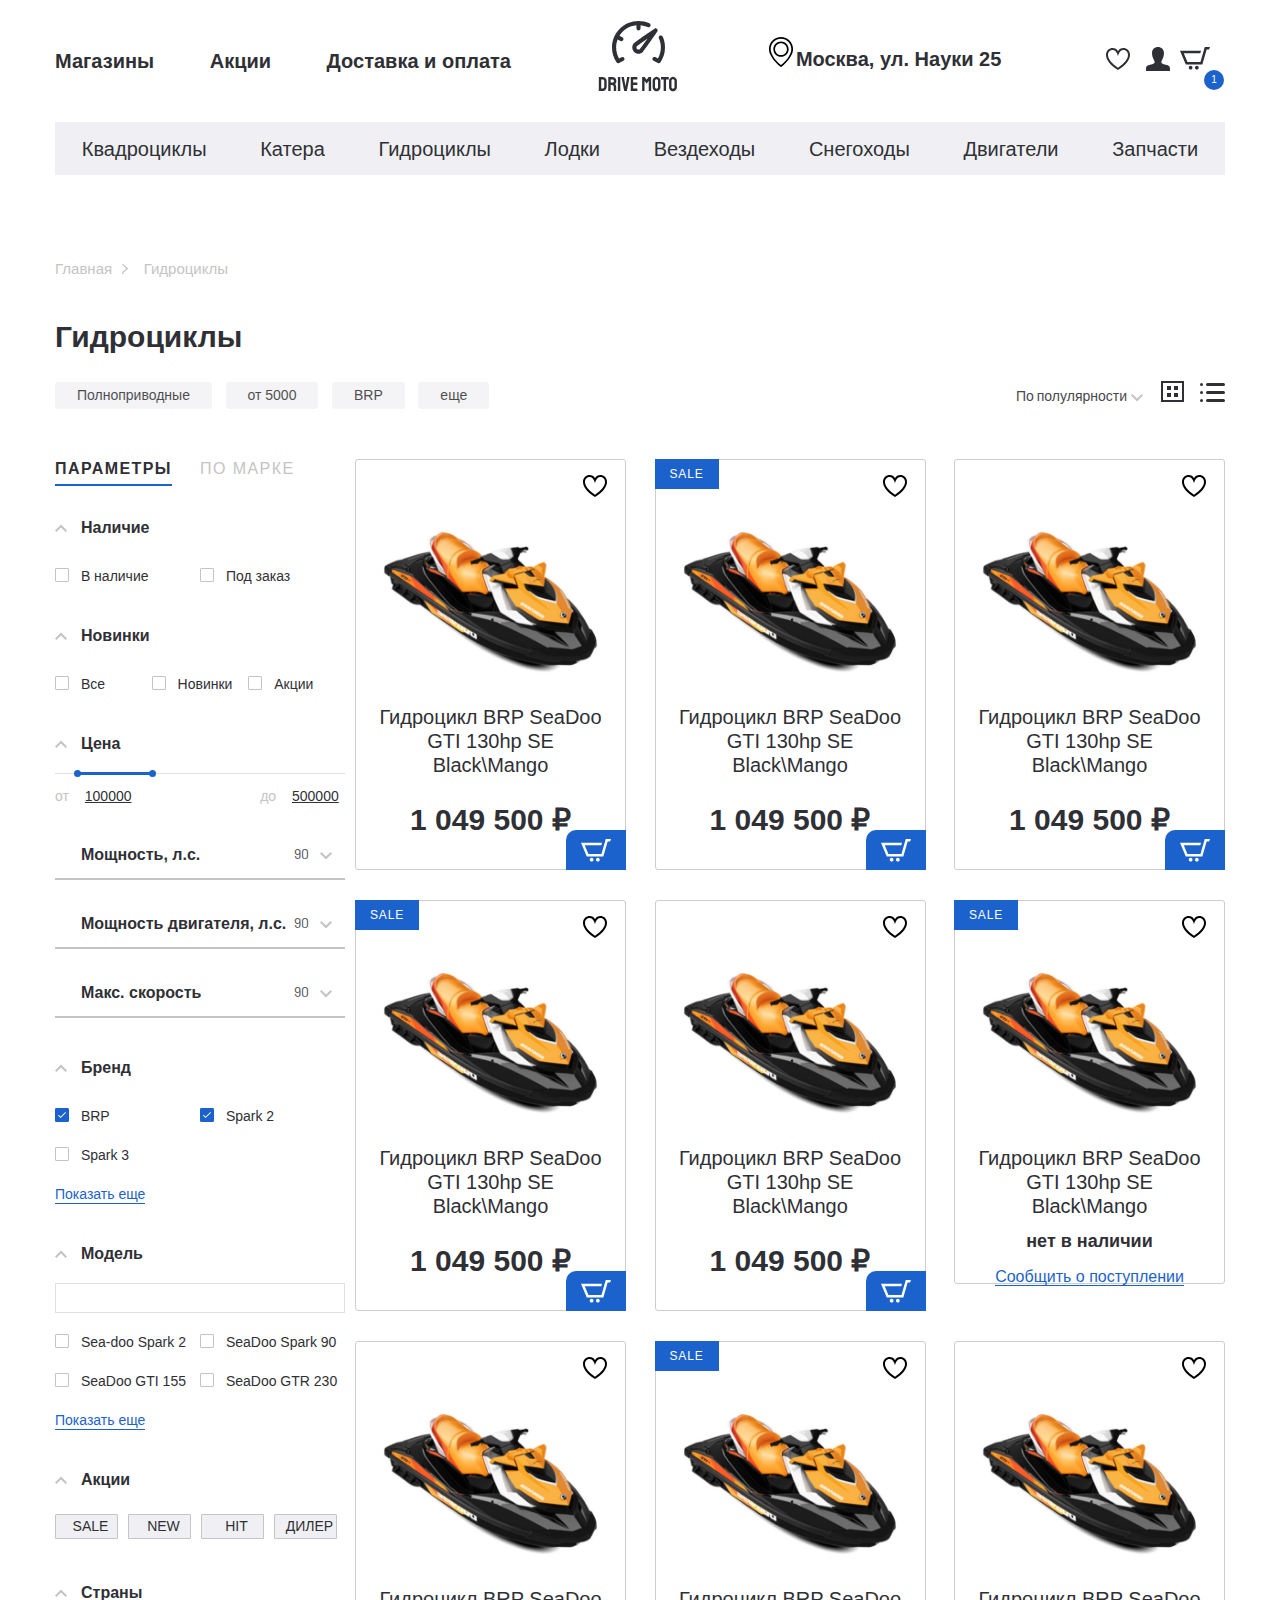
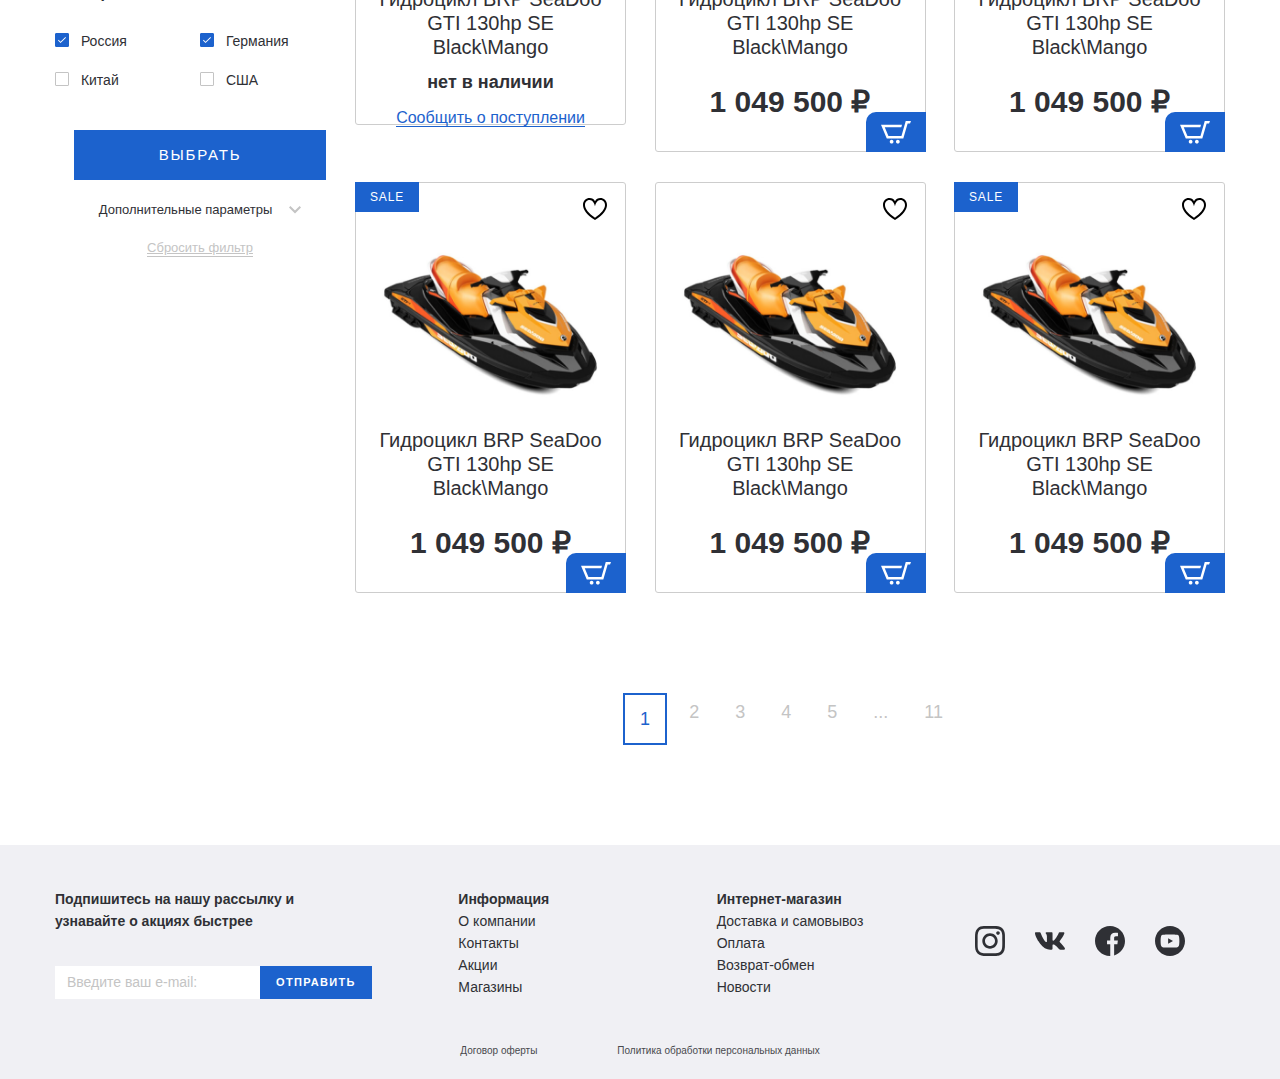
==== catalog.html @ 7a95cfd7 "Developing block "aside-filter" is done" ====
<!DOCTYPE html>
<html lang="en">
<head>
    <meta charset="UTF-8">
    <meta name="viewport" content="width=device-width, initial-scale=1.0">
    <meta http-equiv="X-UA-Compatible" content="ie=edge">
    <title>Document</title>
    <link href="https://fonts.googleapis.com/css2?family=Barlow:wght@400;700&display=swap" rel="stylesheet">
    <link rel="stylesheet" href="css/fonts.css">
    <link rel="stylesheet" href="css/normalize.css">
    <link rel="stylesheet" href="css/slick.css">
    <link rel="stylesheet" href="css/ion.rangeSlider.min.css">
    <link rel="stylesheet" href="css/jquery.rateyo.min.css">
    <link rel="stylesheet" href="css/jquery.formstyler.css">
    <link rel="stylesheet" href="css/jquery.formstyler.theme.css">
    <link rel="stylesheet" href="css/style.css">
</head>
<body>
<header class="header">
    <div class="header__top">
        <div class="container">
            <div class="header__top-inner">
                <nav class="menu">
                    <ul class="menu__list">
                        <li class="menu__item">
                            <a class="menu__link" href="#">Магазины</a>
                        </li>
                        <li class="menu__item">
                            <a class="menu__link" href="#">Акции</a>
                        </li>
                        <li class="menu__item">
                            <a class="menu__link" href="#">Доставка и оплата</a>
                        </li>
                    </ul>
                </nav>
                <a  class="logo" href="#">
                    <img class="logo__img" src="images/logo.svg" alt="">
                </a>
                <div class="header__box">
                    <div class="header__address">
                        Москва, ул. Науки 25
                    </div>
                    <ul class="user-list">
                        <li class="user-list__item">
                            <a  class="user-list__link" href="#"></a>
                            <img src="images/heart.svg" alt="">
                        </li>
                        <li class="user-list__item">
                            <a  class="user-list__link" href="#"></a>
                            <img src="images/user.svg" alt="">
                        </li>
                        <li class="user-list__item">
                            <a  class="user-list__link basket" href="#">
                                <img src="images/basket.svg" alt="">
                                <p class="basket__num"> 1</p>
                            </a>
                        </li>
                    </ul>
                </div>
            </div>
        </div>
    </div>

    <div class="header__bottom">
        <div class="container">
            <ul class="menu-categories">
                <li class="menu-categories__item">
                    <a class="menu-categories__link" href="#"> Квадроциклы</a>
                </li>
                <li class="menu-categories__item">
                    <a class="menu-categories__link" href="#">Катера</a>
                </li>
                <li class="menu-categories__item">
                    <a class="menu-categories__link" href="#">Гидроциклы</a>
                </li>
                <li class="menu-categories__item">
                    <a class="menu-categories__link" href="#">Лодки</a>
                </li>
                <li class="menu-categories__item">
                    <a class="menu-categories__link" href="#">Вездеходы</a>
                </li>
                <li class="menu-categories__item">
                    <a class="menu-categories__link" href="#">Снегоходы</a>
                </li>
                <li class="menu-categories__item">
                    <a class="menu-categories__link" href="#">Двигатели</a>
                </li>
                <li class="menu-categories__item">
                    <a class="menu-categories__link" href="#">Запчасти</a>
                </li>
            </ul>
        </div>
    </div>
</header>

<div class="breadcrumbs">
    <div class="container">
        <ul class="breadcrumbs__list">
            <li class="breadcrumbs__list-item">
                <a href="#">Главная</a>
            </li>
            <li class="breadcrumbs__list-item">
                <span>Гидроциклы</span>
            </li>
        </ul>
    </div>
</div>

<section class="catalog">
    <div class="container">
        <h2 class="catalog__title">
            Гидроциклы
        </h2>
        <div class="catalog__filter">
            <div class="catalog__filter-item">
                <button>Полноприводные</button>
                <button>от 5000</button>
                <button>BRP</button>
                <button>еще</button>
            </div>
            <div class="catalog__filter-btn">
                <select class="filter-style">
                    <option>По полулярности</option>
                    <option>По полулярности</option>
                    <option>По полулярности</option>
                </select>
                <button class="catalog__filter-btngrid">
                    <svg width="23" height="21" viewBox="0 0 23 21" fill="none" xmlns="http://www.w3.org/2000/svg">
                        <rect x="1" y="1" width="21" height="19" stroke="#2F3035" stroke-width="2"/>
                        <rect x="7" y="6" width="2" height="2" fill="#2F3035" stroke="#2F3035" stroke-width="2"/>
                        <rect x="7" y="13" width="2" height="2" fill="#2F3035" stroke="#2F3035" stroke-width="2"/>
                        <rect x="14" y="6" width="2" height="2" fill="#2F3035" stroke="#2F3035" stroke-width="2"/>
                        <rect x="14" y="13" width="2" height="2" fill="#2F3035" stroke="#2F3035" stroke-width="2"/>
                    </svg>

                </button>
                <button class="catalog__filter-btnline">
                    <svg width="25" height="19" viewBox="0 0 25 19" fill="none" xmlns="http://www.w3.org/2000/svg">
                        <g opacity="1">
                            <rect x="6" width="19" height="3" rx="1.5" fill="#2F3035"/>
                            <rect x="6" y="8" width="19" height="3" rx="1.5" fill="#2F3035"/>
                            <rect x="6" y="16" width="19" height="3" rx="1.5" fill="#2F3035"/>
                            <rect width="3" height="3" rx="1.5" fill="#2F3035"/>
                            <rect y="8" width="3" height="3" rx="1.5" fill="#2F3035"/>
                            <rect y="16" width="3" height="3" rx="1.5" fill="#2F3035"/>
                        </g>
                    </svg>
                </button>
            </div>
        </div>

        <div class="catalog__inner">

            <div class="catalog__inner-aside aside-filter">
                <div class="tabs-wrapper">
                    <div class="tabs aside-filter__tabs">
                        <a class="tab tab--active aside-filter__tab" href="#filter-1-1">
                            <span>Параметры</span>
                        </a>
                        <a class="tab aside-filter__tab" href="#filter-1-2">
                            <span>по марке</span>
                        </a>
                    </div>
                    <div class="tabs-container">
                        <div id="filter-1-1" class="tabs-content aside-filter__tabs-content tabs-content--active">
                            <form class="aside-filter__form">
                                <ul class="aside-filter__list">
                                    <li class="aside-filter__item-drop">
                                        <p class="aside-filter__item-title filter__item-drop filter__item-drop--active">
                                            Наличие</p>
                                        <div class="aside-filter__content">
                                            <div class="aside-filter__content-box">
                                            <label class="aside-filter__content-label">
                                                <input class="filter-style" type="checkbox">
                                                В наличие
                                            </label>
                                            </div>
                                            <div class="aside-filter__content-box">
                                            <label class="aside-filter__content-label">
                                                <input class="filter-style" type="checkbox">
                                                Под заказ
                                            </label>
                                            </div>
                                        </div>
                                    </li>
                                    <li class="aside-filter__item-drop">
                                        <p class="aside-filter__item-title filter__item-drop filter__item-drop--active">
                                            Новинки</p>
                                        <div class="aside-filter__content aside-filter__content-radio">
                                            <div class="aside-filter__content-box">
                                                <label class="aside-filter__content-label">
                                                    <input class="filter-style" name="radio" type="radio">
                                                    Все
                                                </label>
                                            </div>
                                            <div class="aside-filter__content-box">
                                                <label class="aside-filter__content-label">
                                                    <input class="filter-style" name="radio" type="radio">
                                                    Новинки
                                                </label>
                                            </div>
                                            <div class="aside-filter__content-box">
                                                <label class="aside-filter__content-label">
                                                    <input class="filter-style" name="radio" type="radio">
                                                    Акции
                                                </label>
                                            </div>
                                        </div>
                                    </li>
                                    <li class="aside-filter__item-drop">
                                        <p class="aside-filter__item-title filter__item-drop filter__item-drop--active">
                                            Цена</p>
                                        <div class="aside-filter__content">
                                            <div class="range-slider">
                                                <input type="text" class="js-range-slider" name="my_range" value=""
                                                       data-min="0"
                                                       data-max="1500000"
                                                       data-from="100000"
                                                       data-to="500000"
                                                />
                                                <div class="extra-controls">
                                                    <label class="js-input-from-label">
                                                        от
                                                    <input type="text" class="js-input-from" value="0" />
                                                    </label>
                                                    <label class="js-input-to-label">
                                                        до
                                                        <input type="text" class="js-input-to" value="0" />
                                                    </label>
                                                </div>
                                            </div>
                                        </div>
                                    </li>
                                    <li class="aside-filter__item-list">
                                        <div class="filter__item-list">
                                            <p class="filter__item-listtitle">
                                                Мощность, л.с.
                                            </p>
                                            <select class="filter-style filter__item-listselect">
                                                <option>90</option>
                                                <option>130</option>
                                                <option>154</option>
                                                <option>230</option>
                                                <option>300</option>
                                            </select>
                                        </div>
                                        <div class="filter__item-list">
                                            <p class="filter__item-listtitle">
                                                Мощность двигателя, л.с.
                                            </p>
                                            <select class="filter-style filter__item-listselect">
                                                <option>90</option>
                                                <option>130</option>
                                                <option>154</option>
                                                <option>230</option>
                                                <option>300</option>
                                            </select>
                                        </div>
                                        <div class="filter__item-list">
                                            <p class="filter__item-listtitle">
                                                Макс. скорость
                                            </p>
                                            <select class="filter-style filter__item-listselect">
                                                <option>90</option>
                                                <option>130</option>
                                                <option>154</option>
                                                <option>230</option>
                                                <option>300</option>
                                            </select>
                                        </div>
                                    </li>


                                    <li class="aside-filter__item-drop">
                                        <p class="aside-filter__item-title filter__item-drop filter__item-drop--active">
                                            Бренд</p>
                                        <div class="aside-filter__content">
                                            <div class="aside-filter__content-box">
                                                <label class="aside-filter__content-label">
                                                    <input class="filter-style" type="checkbox" checked>
                                                    BRP
                                                </label>
                                            </div>
                                            <div class="aside-filter__content-box">
                                                <label class="aside-filter__content-label">
                                                    <input class="filter-style" type="checkbox" checked>
                                                    Spark 2
                                                </label>
                                            </div>
                                            <div class="aside-filter__content-box">
                                                <label class="aside-filter__content-label">
                                                    <input class="filter-style" type="checkbox">
                                                    Spark 3
                                                </label>
                                            </div>
                                            <div class="filter-more">
                                                <button  class="filter-more__btn" href="#">
                                                    Показать еще
                                                </button>
                                            </div>
                                        </div>
                                    </li>



                                    <li class="aside-filter__item-drop">
                                        <p class="aside-filter__item-title filter__item-drop filter__item-drop--active">
                                            Модель</p>
                                        <div class="aside-filter__content">
                                            <input class="filter-search" type="text" >
                                            <div class="aside-filter__content-box">
                                                <label class="aside-filter__content-label">
                                                    <input class="filter-style" type="checkbox">
                                                    Sea-doo Spark 2
                                                </label>
                                            </div>
                                            <div class="aside-filter__content-box">
                                                <label class="aside-filter__content-label">
                                                    <input class="filter-style" type="checkbox">
                                                    SeaDoo Spark 90
                                                </label>
                                            </div>
                                            <div class="aside-filter__content-box">
                                                <label class="aside-filter__content-label">
                                                    <input class="filter-style" type="checkbox">
                                                    SeaDoo GTI 155
                                                </label>
                                            </div>
                                            <div class="aside-filter__content-box">
                                                <label class="aside-filter__content-label">
                                                    <input class="filter-style" type="checkbox">
                                                    SeaDoo GTR 230
                                                </label>
                                            </div>
                                            <div class="filter-more">
                                                <button  class="filter-more__btn" href="#">
                                                    Показать еще
                                                </button>
                                            </div>
                                        </div>
                                    </li>



                                    <li class="aside-filter__item-drop btn__checked">
                                        <p class="aside-filter__item-title filter__item-drop filter__item-drop--active">
                                            Акции</p>
                                        <div class="aside-filter__content">
                                            <div class="aside-filter__content-box">
                                                <label class="aside-filter__content-label">
                                                    <input class="filter-style" type="checkbox">
                                                    <span class="btn__checked__text">SALE</span>
                                                </label>
                                            </div>
                                            <div class="aside-filter__content-box">
                                                <label class="aside-filter__content-label">
                                                    <input class="filter-style" type="checkbox">
                                                    <span class="btn__checked__text">NEW</span>
                                                </label>
                                            </div>
                                            <div class="aside-filter__content-box">
                                                <label class="aside-filter__content-label">
                                                    <input class="filter-style" type="checkbox">
                                                    <span class="btn__checked__text">HIT</span>
                                                </label>
                                            </div>
                                            <div class="aside-filter__content-box">
                                                <label class="aside-filter__content-label">
                                                    <input class="filter-style" type="checkbox">
                                                    <span class="btn__checked__text">ДИЛЕР</span>
                                                </label>
                                            </div>
                                        </div>
                                    </li>



                                    <li class="aside-filter__item-drop">
                                        <p class="aside-filter__item-title filter__item-drop filter__item-drop--active">
                                            Страны</p>
                                        <div class="aside-filter__content">
                                            <div class="aside-filter__content-box">
                                                <label class="aside-filter__content-label">
                                                    <input class="filter-style" type="checkbox" checked>
                                                    Россия
                                                </label>
                                            </div>
                                            <div class="aside-filter__content-box">
                                                <label class="aside-filter__content-label">
                                                    <input class="filter-style" type="checkbox" checked>
                                                    Германия
                                                </label>
                                            </div>
                                            <div class="aside-filter__content-box">
                                                <label class="aside-filter__content-label">
                                                    <input class="filter-style" type="checkbox">
                                                    Китай
                                                </label>
                                            </div>
                                            <div class="aside-filter__content-box">
                                                <label class="aside-filter__content-label">
                                                    <input class="filter-style" type="checkbox">
                                                    CША
                                                </label>
                                            </div>
                                        </div>
                                    </li>

                                    <li class="aside-filter__item-drop aside-filter__item-btn">
                                        <button class="filter-btn__send filter-btn__send--active">ВЫБРАТЬ</button>
                                        <p class="filter-extra">Дополнительные параметры</p>
                                        <div class="filter-extra__content"> more </div>
                                        <button class="filter-btn__reset">Сбросить фильтр</button>
                                    </li>
                                </ul>

                            </form>
                        </div>
                        <div id="filter-1-2" class="tabs-content aside-filter__tabs-content">
                            content-2
                        </div>
                    </div>
                </div>
            </div>

            <div class="catalog__inner-list">
                <div class="product-item__wrapper ">
                    <button class="product-item__favorite">
                    </button>
                    <button class="product-item__basket">
                        <img src="images/basket-white.svg" alt="">
                    </button>
                    <a href="" class="product-item__notify-link">
                        <span>Сообщить о поступлении</span>
                    </a>
                    <a  class="product-item" href="#">
                        <p class="product-item__hover-text">посмотреть товар</p>
                        <img class="product-item__img" src="images/content/gidrotsikl-1.png" alt="">
                        <h4 class="product-item__title">Гидроцикл BRP SeaDoo GTI 130hp SE Black\Mango</h4>
                        <p class="price product-item__price">1 049 500 ₽</p>
                        <p class="product-item__notify-text">нет в наличии</p>
                    </a>
                </div>
                <div class="product-item__wrapper">
                    <button class="product-item__favorite">
                    </button>
                    <button class="product-item__basket">
                        <img src="images/basket-white.svg" alt="">
                    </button>
                    <a href="" class="product-item__notify-link">
                        <span>Сообщить о поступлении</span>
                    </a>
                    <a  class="product-item product-item--sale" href="#">
                        <p class="product-item__hover-text">посмотреть товар</p>
                        <img class="product-item__img" src="images/content/gidrotsikl-1.png" alt="">
                        <h4 class="product-item__title">Гидроцикл BRP SeaDoo GTI 130hp SE Black\Mango</h4>
                        <p class="price product-item__price">1 049 500 ₽</p>
                        <p class="product-item__notify-text">нет в наличии</p>
                    </a>
                </div>
                <div class="product-item__wrapper">
                    <button class="product-item__favorite">
                    </button>
                    <button class="product-item__basket">
                        <img src="images/basket-white.svg" alt="">
                    </button>
                    <a href="" class="product-item__notify-link">
                        <span>Сообщить о поступлении</span>
                    </a>
                    <a  class="product-item" href="#">
                        <p class="product-item__hover-text">посмотреть товар</p>
                        <img class="product-item__img" src="images/content/gidrotsikl-1.png" alt="">
                        <h4 class="product-item__title">Гидроцикл BRP SeaDoo GTI 130hp SE Black\Mango</h4>
                        <p class="price product-item__price">1 049 500 ₽</p>
                        <p class="product-item__notify-text">нет в наличии</p>
                    </a>
                </div>
                <div class="product-item__wrapper">
                    <button class="product-item__favorite">
                    </button>
                    <button class="product-item__basket">
                        <img src="images/basket-white.svg" alt="">
                    </button>
                    <a href="" class="product-item__notify-link">
                        <span>Сообщить о поступлении</span>
                    </a>
                    <a  class="product-item product-item--sale" href="#">
                        <p class="product-item__hover-text">посмотреть товар</p>
                        <img class="product-item__img" src="images/content/gidrotsikl-1.png" alt="">
                        <h4 class="product-item__title">Гидроцикл BRP SeaDoo GTI 130hp SE Black\Mango</h4>
                        <p class="price product-item__price">1 049 500 ₽</p>
                        <p class="product-item__notify-text">нет в наличии</p>
                    </a>
                </div>
                <div class="product-item__wrapper">
                    <button class="product-item__favorite">
                    </button>
                    <button class="product-item__basket">
                        <img src="images/basket-white.svg" alt="">
                    </button>
                    <a href="" class="product-item__notify-link">
                        <span>Сообщить о поступлении</span>
                    </a>
                    <a  class="product-item" href="#">
                        <p class="product-item__hover-text">посмотреть товар</p>
                        <img class="product-item__img" src="images/content/gidrotsikl-1.png" alt="">
                        <h4 class="product-item__title">Гидроцикл BRP SeaDoo GTI 130hp SE Black\Mango</h4>
                        <p class="price product-item__price">1 049 500 ₽</p>
                        <p class="product-item__notify-text">нет в наличии</p>
                    </a>
                </div>
                <div class="product-item__wrapper product-item__not-available">
                    <button class="product-item__favorite">
                    </button>
                    <button class="product-item__basket">
                        <img src="images/basket-white.svg" alt="">
                    </button>
                    <a href="" class="product-item__notify-link">
                        <span>Сообщить о поступлении</span>
                    </a>
                    <a  class="product-item product-item--sale" href="#">
                        <p class="product-item__hover-text">посмотреть товар</p>
                        <img class="product-item__img" src="images/content/gidrotsikl-1.png" alt="">
                        <h4 class="product-item__title">Гидроцикл BRP SeaDoo GTI 130hp SE Black\Mango</h4>
                        <p class="price product-item__price">1 049 500 ₽</p>
                        <p class="product-item__notify-text">нет в наличии</p>
                    </a>
                </div>
                <div class="product-item__wrapper product-item__not-available">
                    <button class="product-item__favorite">
                    </button>
                    <button class="product-item__basket">
                        <img src="images/basket-white.svg" alt="">
                    </button>
                    <a href="" class="product-item__notify-link">
                        <span>Сообщить о поступлении</span>
                    </a>
                    <a  class="product-item" href="#">
                        <p class="product-item__hover-text">посмотреть товар</p>
                        <img class="product-item__img" src="images/content/gidrotsikl-1.png" alt="">
                        <h4 class="product-item__title">Гидроцикл BRP SeaDoo GTI 130hp SE Black\Mango</h4>
                        <p class="price product-item__price">1 049 500 ₽</p>
                        <p class="product-item__notify-text">нет в наличии</p>
                    </a>
                </div>
                <div class="product-item__wrapper">
                    <button class="product-item__favorite">
                    </button>
                    <button class="product-item__basket">
                        <img src="images/basket-white.svg" alt="">
                    </button>
                    <a href="" class="product-item__notify-link">
                        <span>Сообщить о поступлении</span>
                    </a>
                    <a  class="product-item product-item--sale" href="#">
                        <p class="product-item__hover-text">посмотреть товар</p>
                        <img class="product-item__img" src="images/content/gidrotsikl-1.png" alt="">
                        <h4 class="product-item__title">Гидроцикл BRP SeaDoo GTI 130hp SE Black\Mango</h4>
                        <p class="price product-item__price">1 049 500 ₽</p>
                        <p class="product-item__notify-text">нет в наличии</p>
                    </a>
                </div>
                <div class="product-item__wrapper">
                    <button class="product-item__favorite">
                    </button>
                    <button class="product-item__basket">
                        <img src="images/basket-white.svg" alt="">
                    </button>
                    <a href="" class="product-item__notify-link">
                        <span>Сообщить о поступлении</span>
                    </a>
                    <a  class="product-item" href="#">
                        <p class="product-item__hover-text">посмотреть товар</p>
                        <img class="product-item__img" src="images/content/gidrotsikl-1.png" alt="">
                        <h4 class="product-item__title">Гидроцикл BRP SeaDoo GTI 130hp SE Black\Mango</h4>
                        <p class="price product-item__price">1 049 500 ₽</p>
                        <p class="product-item__notify-text">нет в наличии</p>
                    </a>
                </div>
                <div class="product-item__wrapper">
                    <button class="product-item__favorite">
                    </button>
                    <button class="product-item__basket">
                        <img src="images/basket-white.svg" alt="">
                    </button>
                    <a href="" class="product-item__notify-link">
                        <span>Сообщить о поступлении</span>
                    </a>
                    <a  class="product-item product-item--sale" href="#">
                        <p class="product-item__hover-text">посмотреть товар</p>
                        <img class="product-item__img" src="images/content/gidrotsikl-1.png" alt="">
                        <h4 class="product-item__title">Гидроцикл BRP SeaDoo GTI 130hp SE Black\Mango</h4>
                        <p class="price product-item__price">1 049 500 ₽</p>
                        <p class="product-item__notify-text">нет в наличии</p>
                    </a>
                </div>
                <div class="product-item__wrapper">
                    <button class="product-item__favorite">
                    </button>
                    <button class="product-item__basket">
                        <img src="images/basket-white.svg" alt="">
                    </button>
                    <a href="" class="product-item__notify-link">
                        <span>Сообщить о поступлении</span>
                    </a>
                    <a  class="product-item" href="#">
                        <p class="product-item__hover-text">посмотреть товар</p>
                        <img class="product-item__img" src="images/content/gidrotsikl-1.png" alt="">
                        <h4 class="product-item__title">Гидроцикл BRP SeaDoo GTI 130hp SE Black\Mango</h4>
                        <p class="price product-item__price">1 049 500 ₽</p>
                        <p class="product-item__notify-text">нет в наличии</p>
                    </a>
                </div>
                <div class="product-item__wrapper">
                    <button class="product-item__favorite">
                    </button>
                    <button class="product-item__basket">
                        <img src="images/basket-white.svg" alt="">
                    </button>
                    <a href="" class="product-item__notify-link">
                        <span>Сообщить о поступлении</span>
                    </a>
                    <a  class="product-item product-item--sale" href="#">
                        <p class="product-item__hover-text">посмотреть товар</p>
                        <img class="product-item__img" src="images/content/gidrotsikl-1.png" alt="">
                        <h4 class="product-item__title">Гидроцикл BRP SeaDoo GTI 130hp SE Black\Mango</h4>
                        <p class="price product-item__price">1 049 500 ₽</p>
                        <p class="product-item__notify-text">нет в наличии</p>
                    </a>
                </div>
                
                <div class="pagination">
                    <ul class="pagination-list">
                        <li class="pagination-list__item active"><a href="#">1</a></li>
                        <li class="pagination-list__item"><a href="#">2</a></li>
                        <li class="pagination-list__item"><a href="#">3</a></li>
                        <li class="pagination-list__item"><a href="#">4</a></li>
                        <li class="pagination-list__item"><a href="#">5</a></li>
                        <li class="pagination-list__item pagination-list__item--dots"><span>...</span></li>
                        <li class="pagination-list__item"><a href="#">11</a></li>
                    </ul>
                </div>
            </div>
        </div>
    </div>
</section>


<footer class="footer">
    <div class="container">
        <div class="footer__top">
            <div class="footer__top-inner">
                <div class="footer__top-item footer__top-newslatter">
                    <h6 class="footer__top-title ">
                        Подпишитесь на нашу рассылку и узнавайте о акциях быстрее
                    </h6>
                    <form class="footer-form">
                        <input class="footer-form__input" type="text" placeholder="Введите ваш e-mail:">
                        <button class="footer-form__btn" type="submit">Отправить</button>
                    </form>
                </div>
                <div class="footer__top-item">
                    <h6 class="footer__top-title">
                        Информация
                    </h6>
                    <ul class="footer-list">
                        <li class="footer-list__item"><a href="#"> О компании</a></li>
                        <li class="footer-list__item"><a href="#">Контакты</a></li>
                        <li class="footer-list__item"><a href="#">Акции</a></li>
                        <li class="footer-list__item"><a href="#">Магазины</a></li>
                    </ul>
                </div>
                <div class="footer__top-item">
                    <h6 class="footer__top-title">
                        Интернет-магазин
                    </h6>
                    <ul class="footer-list">
                        <li class="footer-list__item"><a href="#"> Доставка и самовывоз</a></li>
                        <li class="footer-list__item"><a href="#">Оплата</a></li>
                        <li class="footer-list__item"><a href="#">Возврат-обмен</a></li>
                        <li class="footer-list__item"><a href="#">Новости</a></li>
                    </ul>
                </div>
                <div class="footer__top-item footer__top-social">
                    <ul class="social-list">
                        <li class="social-list__item">
                            <a href="#"><img src="images/instagram.svg" alt=""></a>
                        </li>
                        <li class="social-list__item">
                            <a href="#"><img src="images/vk.svg" alt=""></a>
                        </li>
                        <li class="social-list__item">
                            <a href="#"><img src="images/facebook.svg" alt=""></a>
                        </li>
                        <li class="social-list__item">
                            <a href="#"><img src="images/youtube.svg" alt=""></a>
                        </li>
                    </ul>
                </div>
            </div>
        </div>
        <div class="footer__bottom">
            <a class="footer__bottom-link" href="#">Договор оферты</a>
            <a class="footer__bottom-link" href="#">Политика обработки персональных данных</a>
        </div>
    </div>
</footer>


<script src="https://ajax.googleapis.com/ajax/libs/jquery/3.4.1/jquery.min.js"></script>
<script src="js/slick.min.js"></script>
<script src="js/ion.rangeSlider.min.js"></script>
<script src="js/jquery.formstyler.min.js"></script>
<script src="js/jquery.rateyo.min.js"></script>
<script src="js/main.js"></script>
</body>
</html>
---- css/fonts.css ----
@font-face{
    font-family: 'SFProDisplay-Regular', sans-serif;
    src: url("../fonts/SFProDisplay-Regular.woff2") format('woff2'),
         url("../fonts/SFProDisplay-Regular.woff") format('woff');
    font-weight: 400;
    font-style: normal;
    font-display: swap;
}

@font-face{
    font-family: 'SFProDisplay-Medium', sans-serif;
    src: url("../fonts/SFProDisplay-Medium.woff2") format('woff2'),
    url("../fonts/SFProDisplay-Medium.woff") format('woff');
    font-weight: 500;
    font-style: normal;
    font-display: swap;
}

@font-face{
    font-family: 'SFProDisplay-Semibold', sans-serif;
    src: url("../fonts/SFProDisplay-Semibold.woff2") format('woff2'),
    url("../fonts/SFProDisplay-Semibold.woff") format('woff');
    font-weight: 600;
    font-style: normal;
    font-display: swap;
}

@font-face{
    font-family: 'SFProDisplay-Bold', sans-serif;
    src: url("../fonts/SFProDisplay-Bold.woff2") format('woff2'),
    url("../fonts/SFProDisplay-Bold.woff") format('woff');
    font-weight: 700;
    font-style: normal;
    font-display: swap;
}
---- css/ion.rangeSlider.min.css ----
/*!Ion.RangeSlider, 2.3.1, © Denis Ineshin, 2010 - 2019, IonDen.com, Build date: 2019-12-19 16:51:02*/.irs{position:relative;display:block;-webkit-touch-callout:none;-webkit-user-select:none;-khtml-user-select:none;-moz-user-select:none;-ms-user-select:none;user-select:none;font-size:12px;font-family:Arial,sans-serif}.irs-line{position:relative;display:block;overflow:hidden;outline:none !important}.irs-bar{position:absolute;display:block;left:0;width:0}.irs-shadow{position:absolute;display:none;left:0;width:0}.irs-handle{position:absolute;display:block;box-sizing:border-box;cursor:default;z-index:1}.irs-handle.type_last{z-index:2}.irs-min,.irs-max{position:absolute;display:block;cursor:default}.irs-min{left:0}.irs-max{right:0}.irs-from,.irs-to,.irs-single{position:absolute;display:block;top:0;left:0;cursor:default;white-space:nowrap}.irs-grid{position:absolute;display:none;bottom:0;left:0;width:100%;height:20px}.irs-with-grid .irs-grid{display:block}.irs-grid-pol{position:absolute;top:0;left:0;width:1px;height:8px;background:#000}.irs-grid-pol.small{height:4px}.irs-grid-text{position:absolute;bottom:0;left:0;white-space:nowrap;text-align:center;font-size:9px;line-height:9px;padding:0 3px;color:#000}.irs-disable-mask{position:absolute;display:block;top:0;left:-1%;width:102%;height:100%;cursor:default;background:rgba(0,0,0,0);z-index:2}.lt-ie9 .irs-disable-mask{background:#000;filter:alpha(opacity=0);cursor:not-allowed}.irs-disabled{opacity:.4}.irs-hidden-input{position:absolute !important;display:block !important;top:0 !important;left:0 !important;width:0 !important;height:0 !important;font-size:0 !important;line-height:0 !important;padding:0 !important;margin:0 !important;overflow:hidden;outline:none !important;z-index:-9999 !important;background:none !important;border-style:solid !important;border-color:transparent !important}.irs--flat{height:40px}.irs--flat.irs-with-grid{height:60px}.irs--flat .irs-line{top:25px;height:12px;background-color:#e1e4e9;border-radius:4px}.irs--flat .irs-bar{top:25px;height:12px;background-color:#ed5565}.irs--flat .irs-bar--single{border-radius:4px 0 0 4px}.irs--flat .irs-shadow{height:1px;bottom:16px;background-color:#e1e4e9}.irs--flat .irs-handle{top:22px;width:16px;height:18px;background-color:transparent}.irs--flat .irs-handle>i:first-child{position:absolute;display:block;top:0;left:50%;width:2px;height:100%;margin-left:-1px;background-color:#da4453}.irs--flat .irs-handle.state_hover>i:first-child,.irs--flat .irs-handle:hover>i:first-child{background-color:#a43540}.irs--flat .irs-min,.irs--flat .irs-max{top:0;padding:1px 3px;color:#999;font-size:10px;line-height:1.333;text-shadow:none;background-color:#e1e4e9;border-radius:4px}.irs--flat .irs-from,.irs--flat .irs-to,.irs--flat .irs-single{color:white;font-size:10px;line-height:1.333;text-shadow:none;padding:1px 5px;background-color:#ed5565;border-radius:4px}.irs--flat .irs-from:before,.irs--flat .irs-to:before,.irs--flat .irs-single:before{position:absolute;display:block;content:"";bottom:-6px;left:50%;width:0;height:0;margin-left:-3px;overflow:hidden;border:3px solid transparent;border-top-color:#ed5565}.irs--flat .irs-grid-pol{background-color:#e1e4e9}.irs--flat .irs-grid-text{color:#999}.irs--big{height:55px}.irs--big.irs-with-grid{height:70px}.irs--big .irs-line{top:33px;height:12px;background-color:white;background:linear-gradient(to bottom, #ddd -50%, white 150%);border:1px solid #ccc;border-radius:12px}.irs--big .irs-bar{top:33px;height:12px;background-color:#92bce0;border:1px solid #428bca;background:linear-gradient(to bottom, #ffffff 0%, #428bca 30%, #b9d4ec 100%);box-shadow:inset 0 0 1px 1px rgba(255,255,255,0.5)}.irs--big .irs-bar--single{border-radius:12px 0 0 12px}.irs--big .irs-shadow{height:1px;bottom:16px;background-color:rgba(66,139,202,0.5)}.irs--big .irs-handle{top:25px;width:30px;height:30px;border:1px solid rgba(0,0,0,0.3);background-color:#cbcfd5;background:linear-gradient(to bottom, white 0%, #B4B9BE 30%, white 100%);box-shadow:1px 1px 2px rgba(0,0,0,0.2),inset 0 0 3px 1px white;border-radius:30px}.irs--big .irs-handle.state_hover,.irs--big .irs-handle:hover{border-color:rgba(0,0,0,0.45);background-color:#939ba7;background:linear-gradient(to bottom, white 0%, #919BA5 30%, white 100%)}.irs--big .irs-min,.irs--big .irs-max{top:0;padding:1px 5px;color:white;text-shadow:none;background-color:#9f9f9f;border-radius:3px}.irs--big .irs-from,.irs--big .irs-to,.irs--big .irs-single{color:white;text-shadow:none;padding:1px 5px;background-color:#428bca;background:linear-gradient(to bottom, #428bca 0%, #3071a9 100%);border-radius:3px}.irs--big .irs-grid-pol{background-color:#428bca}.irs--big .irs-grid-text{color:#428bca}.irs--modern{height:55px}.irs--modern.irs-with-grid{height:55px}.irs--modern .irs-line{top:25px;height:5px;background-color:#d1d6e0;background:linear-gradient(to bottom, #e0e4ea 0%, #d1d6e0 100%);border:1px solid #a3adc1;border-bottom-width:0;border-radius:5px}.irs--modern .irs-bar{top:25px;height:5px;background:#20b426;background:linear-gradient(to bottom, #20b426 0%, #18891d 100%)}.irs--modern .irs-bar--single{border-radius:5px 0 0 5px}.irs--modern .irs-shadow{height:1px;bottom:21px;background-color:rgba(209,214,224,0.5)}.irs--modern .irs-handle{top:37px;width:12px;height:13px;border:1px solid #a3adc1;border-top-width:0;box-shadow:1px 1px 1px rgba(0,0,0,0.1);border-radius:0 0 3px 3px}.irs--modern .irs-handle>i:nth-child(1){position:absolute;display:block;top:-4px;left:1px;width:6px;height:6px;border:1px solid #a3adc1;background:white;transform:rotate(45deg)}.irs--modern .irs-handle>i:nth-child(2){position:absolute;display:block;box-sizing:border-box;top:0;left:0;width:10px;height:12px;background:#e9e6e6;background:linear-gradient(to bottom, white 0%, #e9e6e6 100%);border-radius:0 0 3px 3px}.irs--modern .irs-handle>i:nth-child(3){position:absolute;display:block;box-sizing:border-box;top:3px;left:3px;width:4px;height:5px;border-left:1px solid #a3adc1;border-right:1px solid #a3adc1}.irs--modern .irs-handle.state_hover,.irs--modern .irs-handle:hover{border-color:#7685a2;background:#c3c7cd;background:linear-gradient(to bottom, #ffffff 0%, #919ba5 30%, #ffffff 100%)}.irs--modern .irs-handle.state_hover>i:nth-child(1),.irs--modern .irs-handle:hover>i:nth-child(1){border-color:#7685a2}.irs--modern .irs-handle.state_hover>i:nth-child(3),.irs--modern .irs-handle:hover>i:nth-child(3){border-color:#48536a}.irs--modern .irs-min,.irs--modern .irs-max{top:0;font-size:10px;line-height:1.333;text-shadow:none;padding:1px 5px;color:white;background-color:#d1d6e0;border-radius:5px}.irs--modern .irs-from,.irs--modern .irs-to,.irs--modern .irs-single{font-size:10px;line-height:1.333;text-shadow:none;padding:1px 5px;background-color:#20b426;color:white;border-radius:5px}.irs--modern .irs-from:before,.irs--modern .irs-to:before,.irs--modern .irs-single:before{position:absolute;display:block;content:"";bottom:-6px;left:50%;width:0;height:0;margin-left:-3px;overflow:hidden;border:3px solid transparent;border-top-color:#20b426}.irs--modern .irs-grid{height:25px}.irs--modern .irs-grid-pol{background-color:#dedede}.irs--modern .irs-grid-text{color:silver;font-size:13px}.irs--sharp{height:50px;font-size:12px;line-height:1}.irs--sharp.irs-with-grid{height:57px}.irs--sharp .irs-line{top:30px;height:2px;background-color:black;border-radius:2px}.irs--sharp .irs-bar{top:30px;height:2px;background-color:#ee22fa}.irs--sharp .irs-bar--single{border-radius:2px 0 0 2px}.irs--sharp .irs-shadow{height:1px;bottom:21px;background-color:rgba(0,0,0,0.5)}.irs--sharp .irs-handle{top:25px;width:10px;height:10px;background-color:#a804b2}.irs--sharp .irs-handle>i:first-child{position:absolute;display:block;top:100%;left:0;width:0;height:0;border:5px solid transparent;border-top-color:#a804b2}.irs--sharp .irs-handle.state_hover,.irs--sharp .irs-handle:hover{background-color:black}.irs--sharp .irs-handle.state_hover>i:first-child,.irs--sharp .irs-handle:hover>i:first-child{border-top-color:black}.irs--sharp .irs-min,.irs--sharp .irs-max{color:white;font-size:14px;line-height:1;top:0;padding:3px 4px;opacity:.4;background-color:#a804b2;border-radius:2px}.irs--sharp .irs-from,.irs--sharp .irs-to,.irs--sharp .irs-single{font-size:14px;line-height:1;text-shadow:none;padding:3px 4px;background-color:#a804b2;color:white;border-radius:2px}.irs--sharp .irs-from:before,.irs--sharp .irs-to:before,.irs--sharp .irs-single:before{position:absolute;display:block;content:"";bottom:-6px;left:50%;width:0;height:0;margin-left:-3px;overflow:hidden;border:3px solid transparent;border-top-color:#a804b2}.irs--sharp .irs-grid{height:25px}.irs--sharp .irs-grid-pol{background-color:#dedede}.irs--sharp .irs-grid-text{color:silver;font-size:13px}.irs--round{height:50px}.irs--round.irs-with-grid{height:65px}.irs--round .irs-line{top:36px;height:4px;background-color:#dee4ec;border-radius:4px}.irs--round .irs-bar{top:36px;height:4px;background-color:#006cfa}.irs--round .irs-bar--single{border-radius:4px 0 0 4px}.irs--round .irs-shadow{height:4px;bottom:21px;background-color:rgba(222,228,236,0.5)}.irs--round .irs-handle{top:26px;width:24px;height:24px;border:4px solid #006cfa;background-color:white;border-radius:24px;box-shadow:0 1px 3px rgba(0,0,255,0.3)}.irs--round .irs-handle.state_hover,.irs--round .irs-handle:hover{background-color:#f0f6ff}.irs--round .irs-min,.irs--round .irs-max{color:#333;font-size:14px;line-height:1;top:0;padding:3px 5px;background-color:rgba(0,0,0,0.1);border-radius:4px}.irs--round .irs-from,.irs--round .irs-to,.irs--round .irs-single{font-size:14px;line-height:1;text-shadow:none;padding:3px 5px;background-color:#006cfa;color:white;border-radius:4px}.irs--round .irs-from:before,.irs--round .irs-to:before,.irs--round .irs-single:before{position:absolute;display:block;content:"";bottom:-6px;left:50%;width:0;height:0;margin-left:-3px;overflow:hidden;border:3px solid transparent;border-top-color:#006cfa}.irs--round .irs-grid{height:25px}.irs--round .irs-grid-pol{background-color:#dedede}.irs--round .irs-grid-text{color:silver;font-size:13px}.irs--square{height:50px}.irs--square.irs-with-grid{height:60px}.irs--square .irs-line{top:31px;height:4px;background-color:#dedede}.irs--square .irs-bar{top:31px;height:4px;background-color:black}.irs--square .irs-shadow{height:2px;bottom:21px;background-color:#dedede}.irs--square .irs-handle{top:25px;width:16px;height:16px;border:3px solid black;background-color:white;-webkit-transform:rotate(45deg);-ms-transform:rotate(45deg);transform:rotate(45deg)}.irs--square .irs-handle.state_hover,.irs--square .irs-handle:hover{background-color:#f0f6ff}.irs--square .irs-min,.irs--square .irs-max{color:#333;font-size:14px;line-height:1;top:0;padding:3px 5px;background-color:rgba(0,0,0,0.1)}.irs--square .irs-from,.irs--square .irs-to,.irs--square .irs-single{font-size:14px;line-height:1;text-shadow:none;padding:3px 5px;background-color:black;color:white}.irs--square .irs-grid{height:25px}.irs--square .irs-grid-pol{background-color:#dedede}.irs--square .irs-grid-text{color:silver;font-size:11px}
---- css/style.css ----
html{
    box-sizing: border-box;
}

*, *::before, *::after{
    box-sizing: inherit;
}

a{
    text-decoration: none;
    color: inherit;
    display: inline-block;
}

ul,
li{
    margin: 0;
    padding: 0;
    list-style: none;
}

h1, h2, h3, h4, h5, h6{
    margin: 0;
}

p{
    margin: 0;
}

body{
    color: #2F3035;
    font-family: 'SFProDisplay-Regular' , sans-serif;
    font-size: 20px;
    line-height: 24px;
    font-weight: 400;
}

.page-section{
    margin-bottom: 80px;
}

.container{
    max-width: 1200px;
    padding: 0 15px;
    margin: 0 auto;
}

.header{
    margin-bottom: 80px;
}

.header__top-inner{
    display: flex;
    justify-content: space-between;
    align-items: center;
    min-height: 122px;
    font-family: 'SFProDisplay-Bold', sans-serif;
    font-weight: 700;
}

.menu__item{
    display: inline-block;
}

.menu__item + .menu__item{
    padding-left: 50px;
}

.header__box{
    display: flex;
}

.header__address{
    margin-right: 60px;
    width: 265px;
    padding-left: 30px;
    position: relative;
}

.header__address::before{
    content: "";
    position: absolute;
    background-image: url(../images/address-icon.svg);
    width: 30px;
    height: 30px;
    left: 0;
    top: -10px;
}

.user-list{
    margin-right: 15px;
    display: flex;
    align-items: center;
}

.user-list__item{
    padding-left: 10px;
}

.basket{
    position: relative;
}

.basket__num{
    position: absolute;
    width: 20px;
    height: 20px;
    font-size: 10px;
    line-height: 20px;
    color: #fff;
    font-family: 'SFProDisplay-Medium', sans-serif;
    font-weight: 500;
    background-color: #1c62cd;
    border-radius: 50%;
    text-align: center;
    bottom: -15px;
    right: -14px;
}

.menu-categories{
    background-color: #f0f0f4;
    display: flex;
    justify-content: space-around;
    align-items: center;
    min-height: 53px;
}


.menu-categories__link{
    transition: all .3s;
    font-weight: 400;
    padding: 15px 0 14px;
    position: relative;
}

.menu-categories__link::before{
    content: "";
    position: absolute;
    width: 0;
    height: 3px;
    left: auto;
    right: 0;
    bottom: -2px;
    background-color: #1c62cd;
    transition: all .3s;
}

.menu-categories__link:hover{
    color: #000;
}

.menu-categories__link:hover::before{
    width: 100%;
    right: auto;
    left: 0;
}

.banner-section__inner{
    display: flex;
    justify-content: space-between;
}

.banner-section__slider{
    max-width: 870px;
}

.banner-section__slider-btn,
.product-slider__slider-btn{
    position: absolute;
    top: 50%;
    transform: translateY(-50%);
    background-color: transparent;
    border: none;
    margin: 0;
    padding: 0;
    z-index: 5;
    cursor: pointer;
    outline: none;
}

.banner-section__slider-btnprev{
    left: 20px;
}

.banner-section__slider-btnnext{
    right: 20px;
}

.banner-section__slider-img{
    object-fit: contain;
    min-height: 400px;
}

.slick-dots{
    position: absolute;
    bottom: 40px;
    left: 0;
    right: 0;
    text-align: center;
}

.slick-dots li{
    display: inline-block;
    padding: 0 5px;
}

.slick-dots button{
    padding: 0;
    margin: 0;
    font-size: 0;
    width: 11px;
    height: 11px;
    background-color: transparent;
    border: 1px solid #fff;
    border-radius: 50%;
    outline: none;
}

.slick-active li button{
    background-color: #fff;
    outline: none;
}


.sale-item{
    max-width: 265px;
    text-align: center;
    border: 1px solid #CDCDCD;
    border-radius: 3px;
    display: flex;
    flex-direction: column;
    justify-content: space-between;
}

.sale-item__top{
    display: flex;
    justify-content: space-between;
    align-items: flex-start;
}

.sale-item__info{
    color: #fff;
    background-color: #1c62cd;
    padding: 8px 20px;
    text-transform: uppercase;
    font-size: 12px;
    line-height: 15px;
    letter-spacing: 0.1em;
}

.price{
    font-family: 'Barlow', sans-serif;
}

.sale-item__price{
    text-align: right;
    position: relative;
}

.sale-item__price-new{
    font-weight: 700;
    font-size: 27px;
    line-height: 32px;
    color: #1c62cd;
    margin-right: 6px;
    padding-right: 20px;
}

.sale-item__price-new::after{
    content: "";
    background-image: url(../images/icons-price.svg);
    position: absolute;
    right: 0;
    top: 8px;
    width: 15px;
    height: 18px;
}

.sale-item__price-old{
    font-weight: 400;
    font-size: 14px;
    line-height: 17px;
    color: #C4C4C4;
    margin-right: 15px;
    background-image: url(../images/old-line.svg);
    background-repeat: no-repeat;
    display: inline-block;
    padding: 2px 5px;
}

.sale-item__price-old::after{
    content: "";
    background-image: url(../images/icons-price-old.svg);
    position: absolute;
    right: 0;
    top: 5px;
    width: 8px;
    height: 10px;
}

.sale-item__title{
    font-size: 18px;
    line-height: 21px;
    font-family: 'SFProDisplay-Bold', sans-serif;
    font-weight: 700;
    margin-bottom: 7px;
}

.sale-item__img{
    object-fit: contain;
}

.sale-item__footer{
    background-color: #f0f0f4;
    padding: 25px 20px;
    font-size: 18px;
    line-height: 21px;
}

.sale-item__footer span{
    color: #1c62cd;
    display: block;
    font-family: 'Barlow', sans-serif;
    font-weight: 700;
}

.search__tabs{
    margin-bottom: 25px;
}

.search__tabs-item{
    padding: 11px 26px 12px;
}

.search__tabs-item.tab--active{
    border-radius: 5px;
    font-weight: 700;
    font-family: 'SFProDisplay-Bold', sans-serif;
    background-color: #f0f0f4;
}

.tabs-content{
    display: none;
}

.tabs-content.tabs-content--active{
    display: block;
}

.search__content-form{
    display: flex;
}

.search__content-input{
    background-color: #f0f0f4;
    border-radius: 3px ;
    padding: 5px 20px;
    border: none;
    font-size: 16px;
    line-height: 19px;
    width: 100%;
}

.search__content-input::placeholder{
    color: #646464;
}

.search__content-btn{
    font-size: 14px;
    line-height: 17px;
    letter-spacing: 0.12em;
    font-family: 'SFProDisplay-Bold', sans-serif;
    font-weight: 700;
    text-transform: uppercase;
    color: #fff;
    border-radius: 3px;
    background-color: #1c62cd;
    padding: 17px 40px;
    border: none;
    margin-left: -3px;

}

.categories__inner{
    display: flex;
    justify-content: space-between;
    flex-wrap: wrap;
}

.categories__item{
    margin-bottom: 30px;
    border: 1px solid #CDCDCD;
    border-radius: 3px;
    width: 370px;
    padding: 20px 20px 16px;
    display: flex;
    justify-content: space-between;
    transition: all 0.3s;
}

.categories__item:hover{
    box-shadow: 3px 3px 20px rgba(50, 50, 50, 0.25);
    border: none;
}



.categories__item-info{
    width: 50%;
    display: flex;
    flex-direction: column;
    justify-content: space-between;
}

.categories__item-img{
    width: 50%;
    text-align: center;
}

.categories__item-img img{
    max-width: 100%;
}

.categories__item-title{
    font-family: 'Barlow', sans-serif;
    font-weight: 700;
    font-size: 23px;
    line-height: 28px;
    color: #2F3035;
    transition: all 0.3s;
}

.categories__item:hover .categories__item-title{
    color: #1c62cd;
}

.categories__item-text{
    font-size: 14px;
    line-height: 17px;
    color: #C4C4C4;
}

.categories__item-text::after{
    content: url("../images/link-arrow.svg");
    padding-left: 3px;
}

.product-item__wrapper{
    position: relative;
    width: 271px;
    min-height: 403px;
}

.product-item{
    border: 1px solid #CDCDCD;
    border-radius: 3px;
    text-align: center;
    padding: 52px 20px 31px;
    transition: all .3s;
}

.product-item__title{
    font-weight: normal;
    padding: 14px 0 25px;
}

.product-item__favorite{
    position: absolute;
    top: 16px;
    right: 19px;
    width: 24px;
    height: 22px;
    background-color: transparent;
    border: none;
    z-index: 5;
    outline: none;
}

.product-item__favorite::before{
    content: "";
    position: absolute;
    top: 0;
    left: 0;
    width: 24px;
    height: 22px;
    background-image: url(../images/favorite.svg);
}

.product-item__favorite--active::before{
    background-image: url('../images/favorite-active.svg');
}

.product-item__price{
    font-family: 'SFProDisplay-Bold', sans-serif;
    font-weight: 700;
    font-size: 30px;
    line-height: 36px;
}

.product-item__basket{
    position: absolute;
    width: 60px;
    height: 40px;
    background: #1C62CD;
    border-radius: 10px 0 0 0;
    bottom: 0;
    right: 0;
    border: none;
    padding-top: 7px;
    cursor: pointer;
}

.product-item__hover-text{
    padding: 18px 21px;
    background: rgba(255, 255, 255, 0.9);
    box-shadow: 0 0 15px rgba(0, 0, 0, 0.2);
    border-radius: 3px;
    display: inline-block;
    position: absolute;
    top: 30%;
    opacity: 0;
    transition: all .3s;
}

.product-item:hover .product-item__hover-text{
    opacity: 1;
    color: #2F3035;
}

.product-item:hover{
    box-shadow: 3px 3px 20px rgba(50, 50, 50, 0.25);
    border-radius: 3px;
    border: none;
    color: #1c62cd;
}

.product-item:hover .product-item__notify-text{
    color: #2F3035;
}

.product-item--sale::before{
    content: "SALE";
    padding: 8px 15px;
    color: #fff;
    text-transform: uppercase;
    background-color: #1c62cd;
    position: absolute;
    top: 0;
    left: 0;
    font-size: 12px;
    line-height: 14px;
    letter-spacing: 0.07em;
}

.product-item__wrapper.product-item__not-available .product-item__price{
    display: none;
}

.product-item__notify-text{
    display: none;
}

.product-item__wrapper.product-item__not-available .product-item__notify-text{
    display: block;
    font-family: 'SFProDisplay-Bold', sans-serif;
    font-weight: 700;
    font-size: 18px;
    line-height: 21px;
}

.product-item__wrapper.product-item__not-available .product-item__basket{
    display: none;

}

.product-item__notify-link{
    display: none;
}

.product-item__wrapper.product-item__not-available .product-item__title{
    padding-bottom: 13px;
}

.product-item__wrapper.product-item__not-available .product-item__notify-link{
    display: block;
    position: absolute;
    bottom: 25px;
    color: #1c62cd;
    text-align: center;
    font-size: 16px;
    line-height: 19px;
    left: 0;
    right: 0;
}

.product-item__wrapper.product-item__not-available .product-item__notify-link span{
    border-bottom: 1px solid #1c62cd;
}

.product__title{
    font-family: 'Barlow', sans-serif;
    font-weight: 700;
    font-size: 25px;
    line-height: 30px;
    margin-bottom: 25px;
}

.products__tab + .products__tab{
    margin-left: 50px;
}

.products__tab{
    padding-bottom: 10px;
}

.products__tabs{
    margin-bottom: 25px;
}

.products__tab.tab--active{
    border-bottom: 2px solid #1C62CD;
}

.product-slider__slider-btnprev{
    left: -40px;
}

.product-slider__slider-btnnext{
    right: -23px;
}

.slick-slide img{
    display: inline;
}

.product__more{
    text-align: center;
    margin-top: 35px;
}

.product__more-link{
    font-size: 15px;
    line-height: 18px;
    letter-spacing: 0.12em;
    text-transform: uppercase;
    background-color: #f0f0f4;
    padding: 16px 43px;
}

.banner{
    margin-bottom: 80px;
}


.footer{
    background-color: #f0f0f4;
}

.footer__bottom{
    padding: 46px 0 22px;
    display: flex;
    justify-content: center;
}

.footer__bottom-link{
    font-size: 10px;
    line-height: 12px;
    color: #48494D;
    margin: 0 40px;
}

.footer__top{
    padding-top: 43px;
}

.footer__top-inner{
    display: flex;
    justify-content: space-between;
}

.footer__top-item.footer__top-newslatter{
    width: 295px;
    margin-right: 50px;
}

.footer__top-title{
    font-family: 'SFProDisplay-Bold', sans-serif;
    font-weight: 700;
    font-size: 14px;
    line-height: 22px;
}

.footer-form{
    margin-top: 34px;
    display: flex;
    justify-content: space-between;
}

.footer-form__input{
    background-color: #fff;
    border: none;
    font-size: 14px;
    line-height: 17px;
    padding: 8px 12px;
}

.footer-form__input::placeholder{
    color: #C4C4C4;
}

.footer-form__btn{
    text-transform: uppercase;
    padding: 10px 16px;
    border: none;
    background-color: #1c62cd;
    color: #fff;
    font-family: 'SFProDisplay-Semibold', sans-serif;
    font-weight: 600;
    font-size: 11px;
    line-height: 13px;
    letter-spacing: 0.12em;
}

.footer-list{
    font-size: 14px;
    line-height: 22px;
}

.footer__top-item{
    width: 200px;
}

.footer__top-item.footer__top-social{
    width: 250px;
}

.social-list{
    display: flex;
    align-items: center;
    height: 100%;
}

.social-list__item + .social-list__item{
    margin-left: 30px;
}


.breadcrumbs{
    margin-bottom: 40px;
}

.breadcrumbs__list-item{
    display: inline-block;
    padding-right: 16px;
    margin-right: 10px;
    position: relative;
    font-size: 15px;
    line-height: 18px;
    color: #C4C4C4;
}

.breadcrumbs__list-item::after{
    content: "";
    position: absolute;
    right: 0;
    background-image: url(../images/link-arrow.svg);
    width: 6px;
    height: 10px;
    bottom: 4px;
}

.breadcrumbs__list-item:last-child::after{
    display: none;
}


.catalog{
    margin-bottom: 100px;
}

.catalog__title{
    font-family: 'SFProDisplay-Bold', sans-serif;
    font-weight: 700;
    font-size: 30px;
    line-height: 36px;
    margin-bottom: 26px;
}

.catalog__filter{
    display: flex;
    justify-content: space-between;
    margin-bottom: 50px;
}

.catalog__filter-item button{
    background: #F0F0F4;
    border-radius: 3px;
    font-size: 14px;
    line-height: 17px;
    opacity: 0.7;
    border: none;
    padding: 5px 22px;
    cursor: pointer;
}

.catalog__filter-item button + button{
    margin-left: 8px;
}

.catalog__filter-btn button{
    background: transparent;
    border: none;
    cursor: pointer;
    margin: 0;
    padding: 0;
}

.catalog__filter-btn button + button{
    margin-left: 10px;
}

.catalog__filter-btngrid{

}

.catalog__filter-btnline{

}

.catalog__inner{
    display: flex;
}

.catalog__inner-aside{
    min-width: 290px;
    margin-right: 10px;
}

.catalog__inner-list{
    display: flex;
    justify-content: space-between;
    flex-wrap: wrap;
}

.catalog__inner-list .product-item__wrapper{
    margin-bottom: 30px;
}

.product-item__wrapper img  {
    max-width: 100%;
}

.pagination{
    width: 100%;
    margin-top: 70px;
}

.pagination-list{
    display: flex;
    justify-content: center;
}

.pagination-list__item{
    padding: 6px 12px;
    border: 2px solid transparent;
    margin: 0 4px;
    font-size: 18px;
    line-height: 22px;
    color: #C4C4C4;
}

.pagination-list__item.active{
    padding: 13px 15px;
    border: 2px solid #1c62cd;
    color: #1c62cd;
}



.aside-filter__tabs{
    display: flex;
    justify-content: space-between;
}

.aside-filter__tab{
    font-size: 16px;
    line-height: 19px;
    letter-spacing: 0.09em;
    text-transform: uppercase;
    color: #C4C4C4;
    width: 50%;
}

.aside-filter__tab.tab--active{
    color: #2F3035;
    font-family: 'SFProDisplay-Bold', sans-serif;
    font-weight: 700;
}

.aside-filter__tab.tab--active span{
    border-bottom: 2px solid #1c62cd;
    padding-bottom: 7px;
}

.aside-filter__item-drop{
    margin: 40px 0;
}

.aside-filter__item-title{
    font-family: 'SFProDisplay-Semibold', sans-serif;
    font-weight: 600;
    font-size: 16px;
    line-height: 19px;
    padding-left: 26px;
}

.filter__item-drop{
    position: relative;
    cursor: pointer;
}

.filter__item-drop::before{
    content: "";
    position: absolute;
    background-image: url(../images/arrow-down.svg);
    background-repeat: no-repeat;
    width: 12px;
    height: 8px;
    left: 0;
    bottom: 5px;
    transform: rotate(0deg);
}

.filter__item-drop--active::before{
    transform: rotate(180deg);
}

.aside-filter__content{
    display: flex;
    flex-wrap: wrap;
    margin-top: 10px;
}

.aside-filter__content-box{
    width: 50%;
    margin-top: 15px;
}

.aside-filter__content-label{
    font-size: 14px;
    line-height: 17px;
    cursor: pointer;
}

.jq-checkbox, .jq-radio{
    background: #fff;
    width: 14px;
    height: 14px;
    border: 1px solid #C4C4C4;
    border-radius: 1px;
    box-shadow: none;
    vertical-align: -1px;
    margin: 0 8px 0 0;

}

.jq-checkbox.checked,
.jq-radio.checked{
    background: #1c62cd;
    border: 1px solid #1c62cd;
}

.jq-checkbox.checked .jq-checkbox__div{
    width: 8px;
    height: 6px;
    margin: 3px 0 0 2px;
    border-bottom: none;
    border-left: none;
    transform: rotate(0);
    background-image: url(../images/checked-icon.svg);
}

.jq-checkbox.filter-style.checked{
    width: 14px;
}

.jq-checkbox.filter-style.focused{
    width: 14px;
}

input.filter-style{
    width: 14px;
    height: 14px;
}

input[type="checkbox" i]:focus{
    outline-offset: 0;
}

.jq-radio.checked .jq-radio__div {
    width: 0;
    height: 0;
    margin: 0;
    border-radius: 0;
    background: transparent;
    box-shadow: none;
}

.aside-filter__content.aside-filter__content-radio{
    flex-wrap: nowrap;
}


.range-slider{
    position: relative;
    width: 100%;
}


.irs--flat{
    width: 100%;
    margin-top: -15px;
}

.irs--flat .irs-from, .irs--flat .irs-to, .irs--flat .irs-single{
    display: none;
}

.extra-controls{
    display: flex;
    justify-content: space-between;
    width: 100%;

}

.js-input-to , .js-input-from{
    padding: 0 0 0 12px;
    font-size: 14px;
    line-height: 17px;
    text-decoration: underline;
    color: #2F3035;
    text-shadow: none;
    background-color: transparent;
    border-radius: 0;
    border: none;
    outline: none;
    max-width: 65px;
}



.irs--flat .irs-min, .irs--flat .irs-max{
    display: none;
}

.js-input-from-label,
.js-input-to-label{
    font-size: 14px;
    line-height: 17px;
    color: #C4C4C4;
    text-decoration: none;
}


.irs--flat .irs-line {
    top: 25px;
    height: 1px;
    background-color: #e0e0e0;
    border-radius: 0;
}

.irs--flat .irs-bar {
    top: 24px;
    height: 3px;
    background-color: #1c62cd;
}


.irs--flat .irs-handle {
    top: 22px;
    width: 7px;
    height: 7px;
    background-color: #1c62cd;
    border-radius: 50%;
}

.irs--flat .irs-handle>i:first-child, .irs--flat .irs-handle.state_hover>i:first-child, .irs--flat .irs-handle:hover>i:first-child
{
    background-color: transparent;
}


.aside-filter__item-list{
    margin-top: 40px;

}

.filter__item-list{
    display: flex;
    justify-content: space-between;
    border-bottom: 2px solid #C4C4C4;
    margin-top: 34px;
    padding-left: 26px;
}

.filter__item-listtitle{
    font-family: 'SFProDisplay-Semibold', sans-serif;
    font-weight: 600;
    font-size: 16px;
    line-height: 19px;
    padding-bottom: 14px;
}

.filter__item-listselect{

}

.jq-selectbox__select {
    font-family: 'Barlow', sans-serif;
    font-size: 14px;
    line-height: 17px;
    color: #48494D;
    height: 20px;
    padding: 0 28px 0 3px;
    border: none;
    border-radius: 0;
    background: transparent;
    box-shadow: none;
    text-shadow: none;
}

.jq-selectbox__trigger-arrow{
    position: absolute;
    top: 14px;
    right: 12px;
    width: 0;
    height: 0;
    border: none;
}

.jq-selectbox__trigger {
    background-image: url(../images/arrow-down.svg);
    background-repeat: no-repeat;
    width: 12px;
    height: 8px;
    top: 7px;
    right: 13px;
    transform: rotate(0deg);
    border-left: none;
}

.jq-selectbox__select:hover,
.jq-selectbox__select:active{
    background: transparent;
    box-shadow: none;
}

.jq-selectbox.focused .jq-selectbox__select{
    border: none;
}

.jq-selectbox li{
    color: rgba(0, 0, 0, 0.6);
}

.jq-selectbox li:hover {
    background-color: rgba(107, 126, 172, 0.05);
    color: rgba(0, 0, 0, 0.6);
}

.jq-selectbox li.selected {
    background-color: rgba(107, 126, 172, 0.05);
    color: rgba(0, 0, 0, 0.6);
}


.jq-selectbox__dropdown {
    padding-top: 15px;
    border: 1px solid #E0E0E0;
    border-radius: 0;
    background: #FFF;
    box-shadow: none;
}

.filter-more{
    width: 100%;
    margin-top: 15px;
}

.filter-more__btn{
    border: none;
    padding: 0;
    font-size: 14px;
    line-height: 17px;
    color: #1C62CD;
    border-bottom: 1px solid #1c62cd;
    background-color: transparent;

}

.filter-search{
    width: 100%;
    border: 1px solid #E0E0E0;
    min-height: 30px;
    padding: 0 20px;
    font-size: 12px;
    line-height: 14px;
    color: #BDBEC2;
    margin-top: 10px;
}

.filter-search::placeholder{
    color: #BDBEC2;
}


.btn__checked .aside-filter__content{
    flex-wrap: nowrap;
    justify-content: space-between;
}

.btn__checked .aside-filter__content-box{
    width: auto;
}

.btn__checked .aside-filter__content-label{
    position: relative;
    height: 25px;
    width: 63px;
}

.btn__checked .jq-checkbox{
    background: #F0F0F4;
    height: 25px;
    width: 63px;
}


.btn__checked .jq-checkbox.checked{
    background: #1c62cd;
    height: 25px;
    width: 63px;
    color: #fff;

}

.btn__checked .jq-checkbox.filter-style.focused{
    width: 63px;
    outline: none;
}

.btn__checked__text{
    position: absolute;
    top: -7px;
    left: 50%;
    transform: translateX(-50%);
}

.btn__checked .jq-checkbox.checked .jq-checkbox__div{
    display: none;
}

.btn__checked .jq-checkbox.checked ~ .btn__checked__text{
    color: #fff;
}


.filter-btn__send{
    background: #F0F0F4;
    padding: 16px 85px;
    text-transform: uppercase;
    font-size: 15px;
    line-height: 18px;
    letter-spacing: 0.12em;
    color: #BDBEC2;
    cursor: pointer;
    margin-bottom: 15px;
    border: none;
}

.filter-btn__send--active{
    background: #1c62cd;
    color: #fff;
}

.aside-filter__item-btn{
    text-align: center;
}

.filter-extra{
    font-size: 13px;
    line-height: 16px;
    position: relative;
    padding-right: 29px;
    display: inline-block;
    margin-bottom: 15px;
}

.filter-extra::after{
    position: absolute;
    content: "";
    right: 0;
    top: 4px;
    background-image: url(../images/arrow-down.svg);
    width: 12px;
    height: 8px;
}

.filter-extra__content{
    display: none;
}

.filter__item-drop--active.filter-extra::after{
    transform: rotate(180deg);
}

.filter-btn__reset{
    background-color: transparent;
    padding: 0;
    border: none;
    font-size: 13px;
    line-height: 16px;
    text-decoration-line: underline;
    color: #C4C4C4;
    border-bottom: 1px solid #C4C4C4;
}
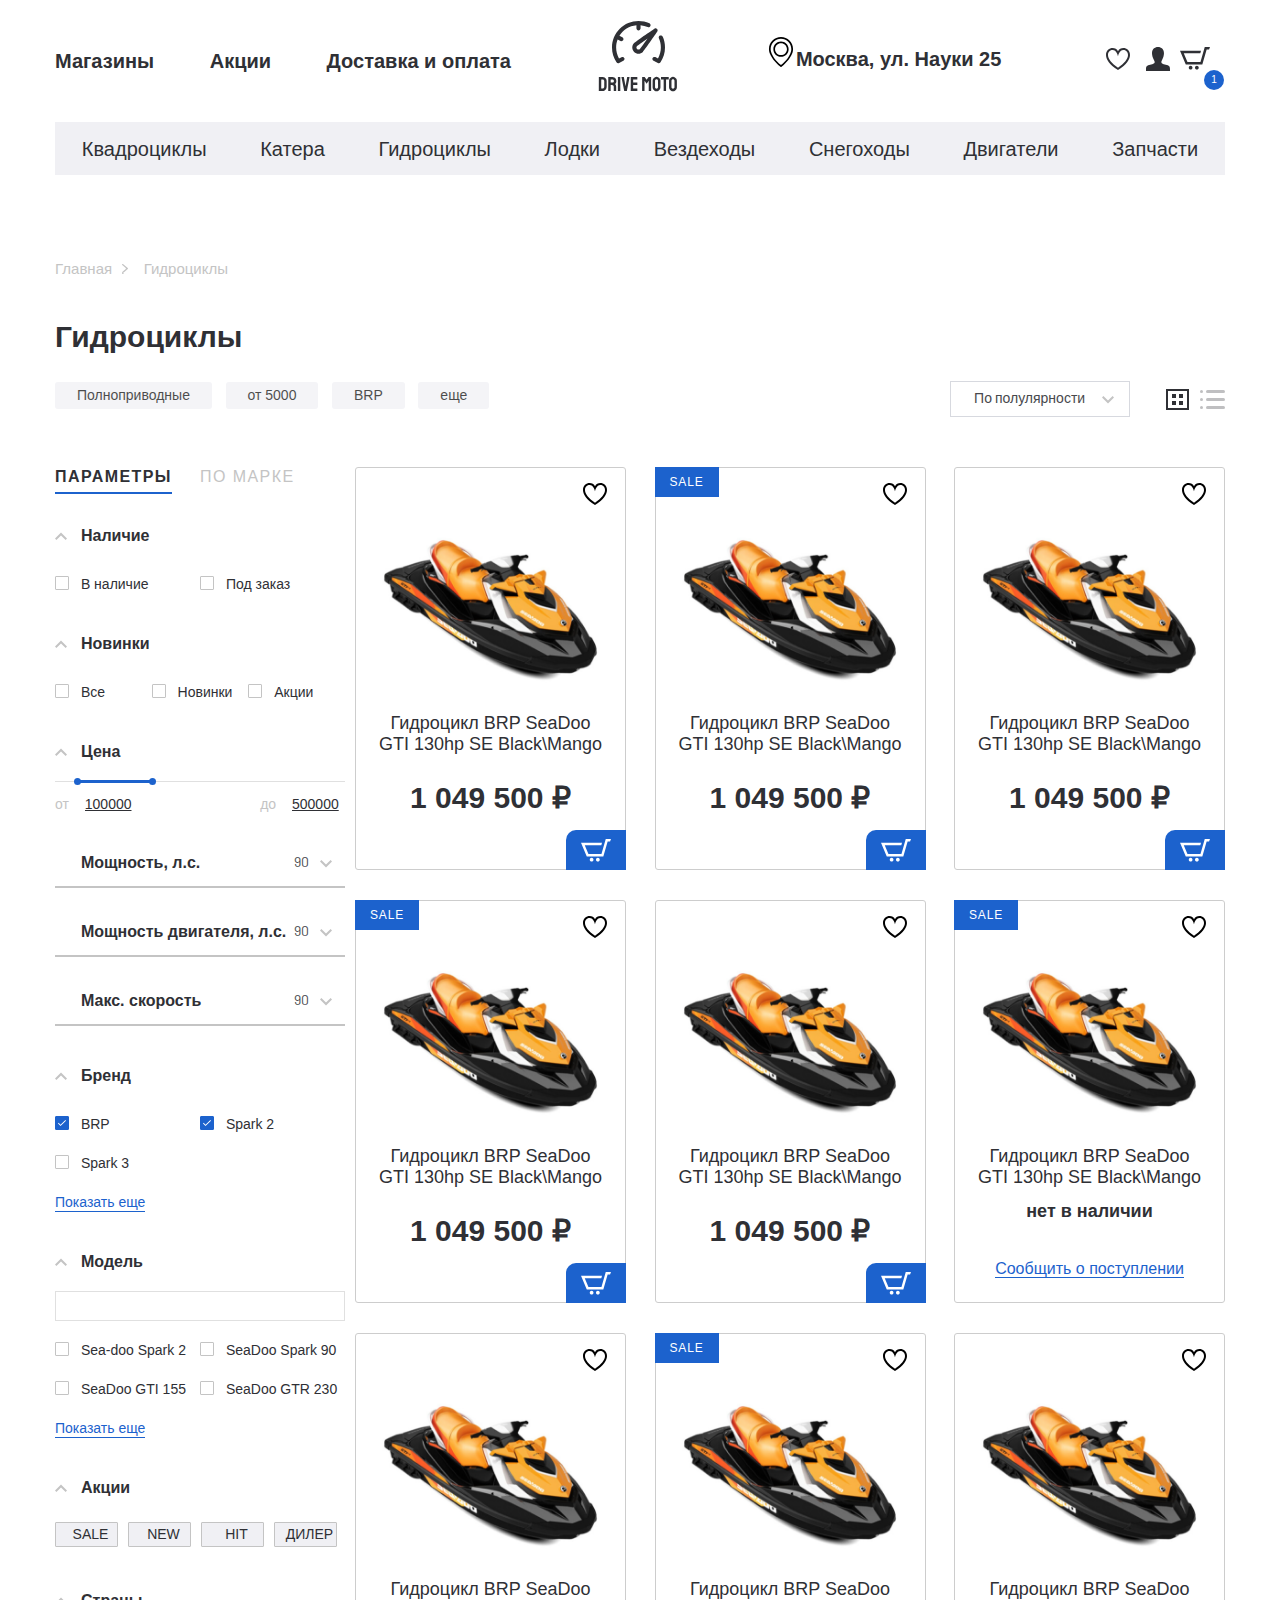
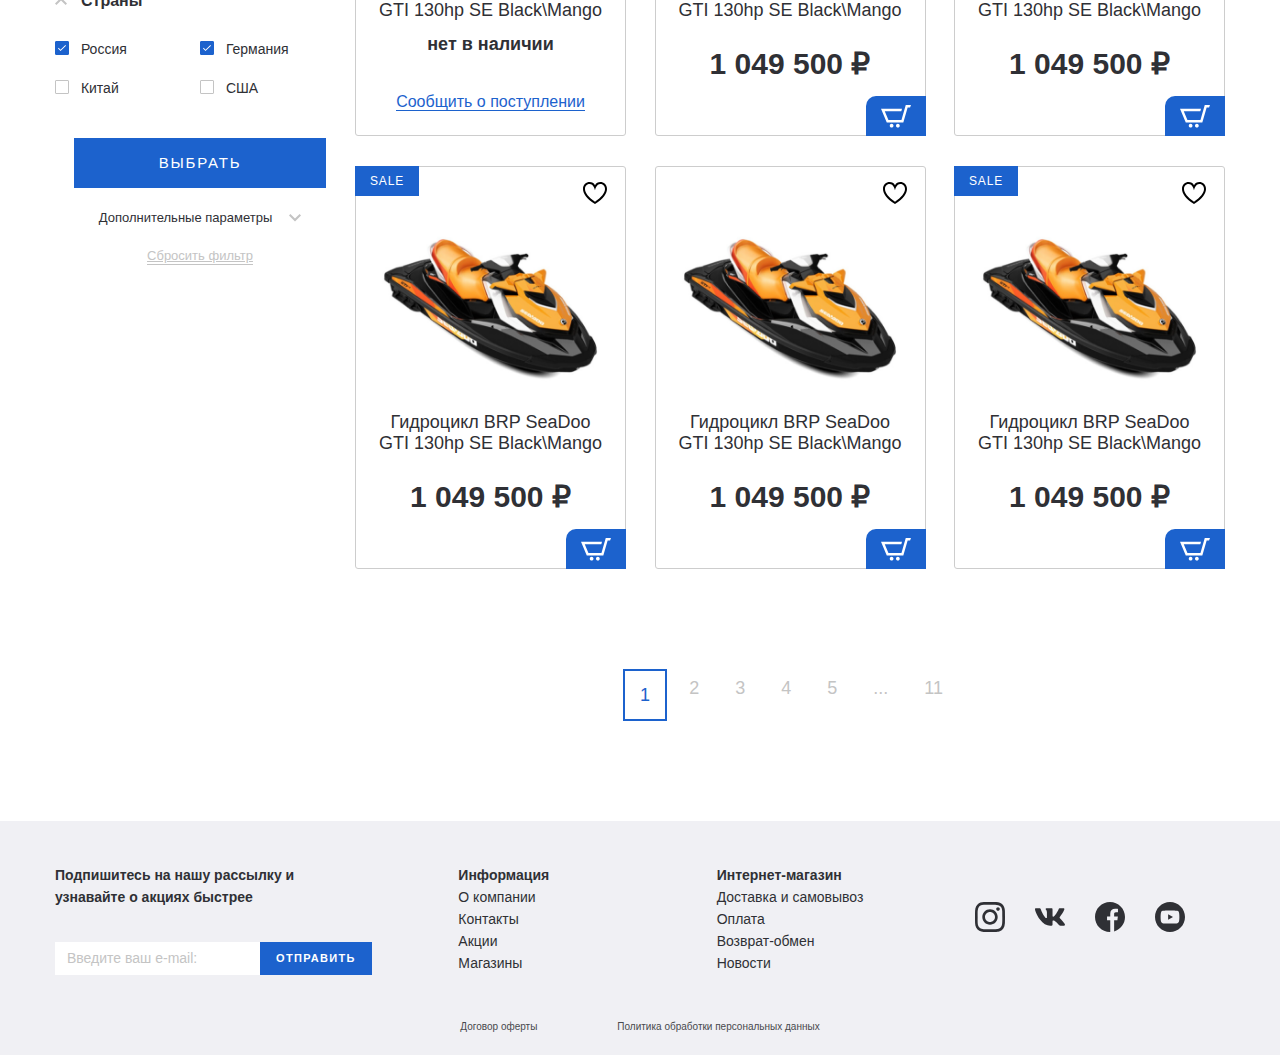
==== commit 2cd29233: "Developing all filters from catalog page is completed. Catalog page is done" ====
--- a/catalog.html
+++ b/catalog.html
@@ -119,12 +119,12 @@
                 <button>еще</button>
             </div>
             <div class="catalog__filter-btn">
-                <select class="filter-style">
+                <select class="filter-style select-item">
                     <option>По полулярности</option>
                     <option>По полулярности</option>
                     <option>По полулярности</option>
                 </select>
-                <button class="catalog__filter-btngrid">
+                <button class="catalog__filter-btngrid catalog__filter-button catalog__filter-button--active">
                     <svg width="23" height="21" viewBox="0 0 23 21" fill="none" xmlns="http://www.w3.org/2000/svg">
                         <rect x="1" y="1" width="21" height="19" stroke="#2F3035" stroke-width="2"/>
                         <rect x="7" y="6" width="2" height="2" fill="#2F3035" stroke="#2F3035" stroke-width="2"/>
@@ -134,7 +134,7 @@
                     </svg>
 
                 </button>
-                <button class="catalog__filter-btnline">
+                <button class="catalog__filter-btnline catalog__filter-button">
                     <svg width="25" height="19" viewBox="0 0 25 19" fill="none" xmlns="http://www.w3.org/2000/svg">
                         <g opacity="1">
                             <rect x="6" width="19" height="3" rx="1.5" fill="#2F3035"/>
--- a/css/style.css
+++ b/css/style.css
@@ -448,7 +448,11 @@
 .product-item__wrapper{
     position: relative;
     width: 271px;
-    min-height: 403px;
+    transition: all .3s;
+}
+
+.product-item__wrapper.product-item__wrapper--list{
+    width: 100%;
 }
 
 .product-item{
@@ -457,11 +461,16 @@
     text-align: center;
     padding: 52px 20px 31px;
     transition: all .3s;
+    width: 100%;
+    min-height: 403px;
+    height: 100%;
 }
 
 .product-item__title{
     font-weight: normal;
     padding: 14px 0 25px;
+    font-size: 18px;
+    line-height: 21px;
 }
 
 .product-item__favorite{
@@ -819,12 +828,41 @@
     margin-left: 10px;
 }
 
+.catalog__filter-btn{
+    display: flex;
+    align-items: center;
+}
+
 .catalog__filter-btngrid{
-
+    width: 26px;
+    height: 21px;
 }
 
 .catalog__filter-btnline{
-
+    width: 25px;
+    height: 19px;
+}
+
+.catalog__filter-button{
+    opacity: 0.3;
+    outline: none;
+}
+
+.catalog__filter-button--active{
+    opacity: 1;
+}
+
+
+.select-item{
+    border: 1px solid #D7D9DF;
+    font-size: 14px;
+    line-height: 17px;
+    margin-right: 34px;
+    padding: 7px 15px 7px 20px;
+}
+
+.select-item .jq-selectbox__trigger{
+    right: 0;
 }
 
 .catalog__inner{
@@ -1325,3 +1363,6 @@
     border-bottom: 1px solid #C4C4C4;
 }
 
+
+
+
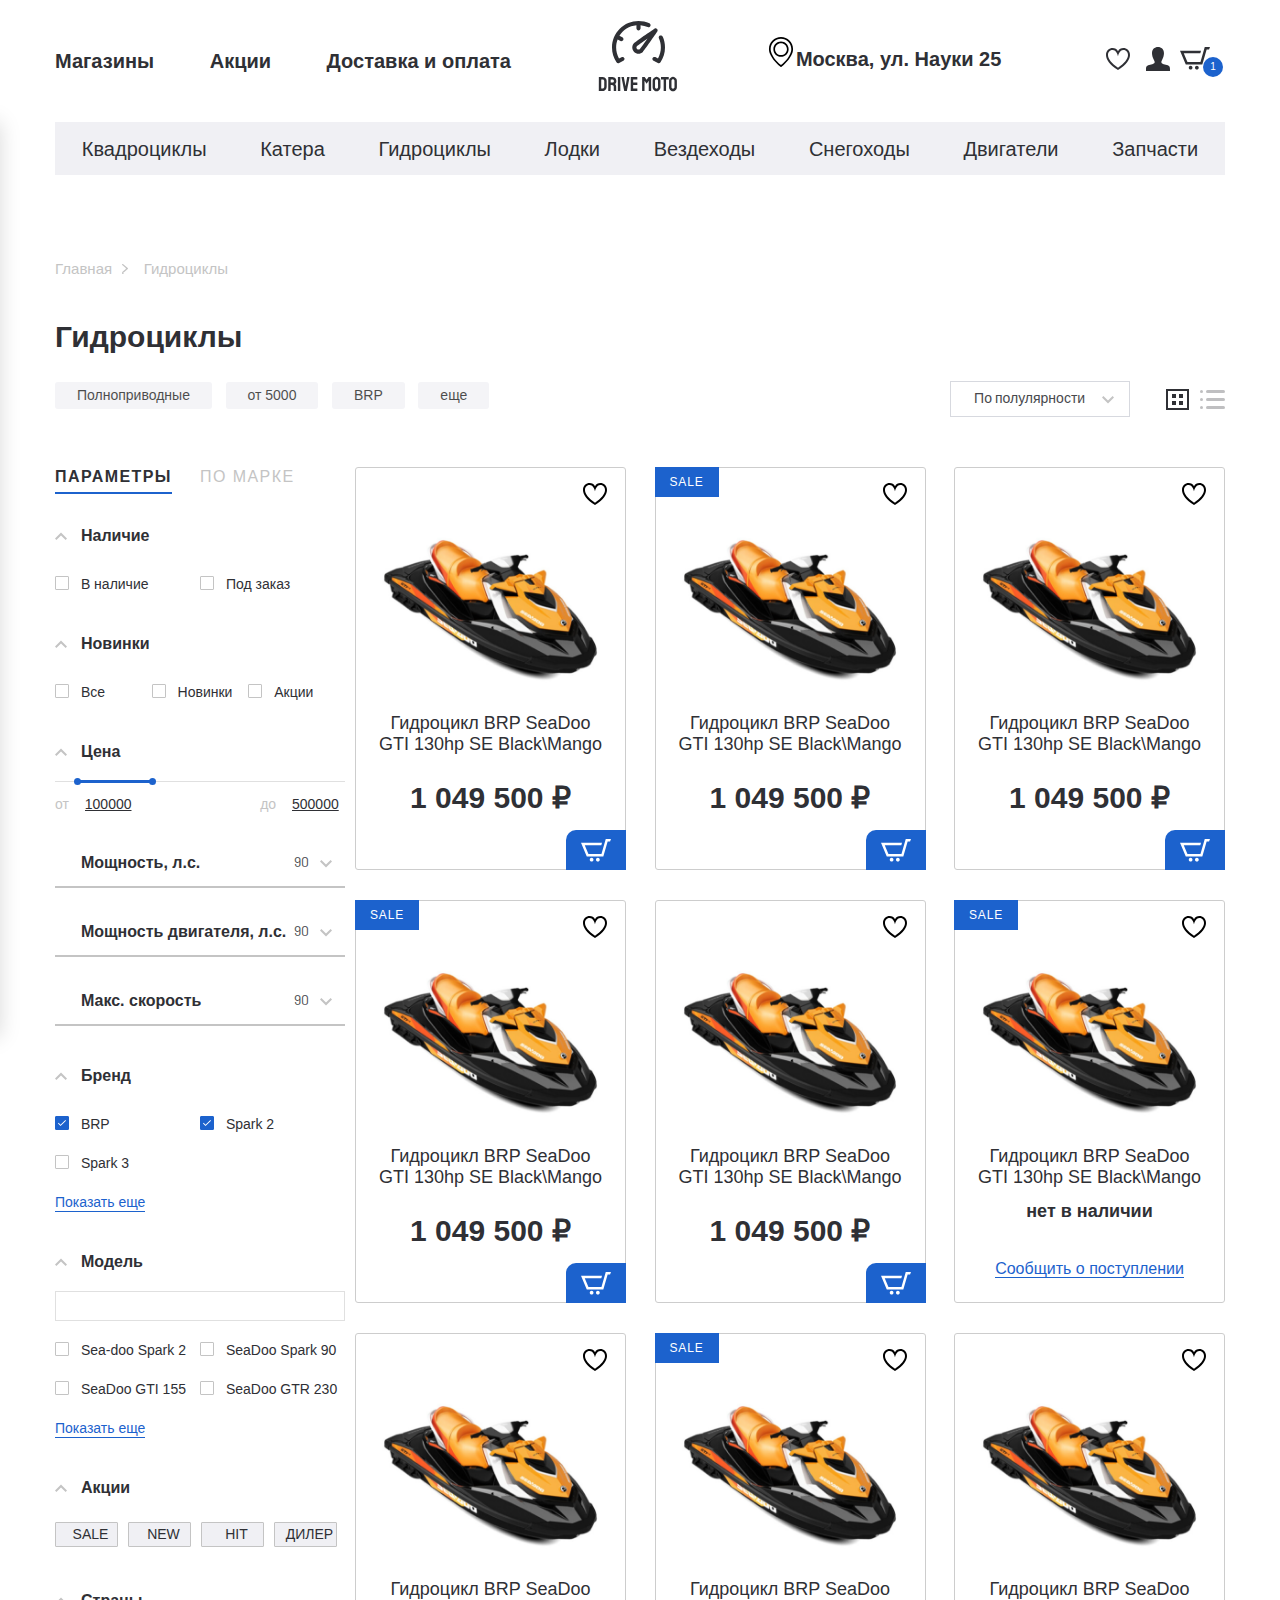
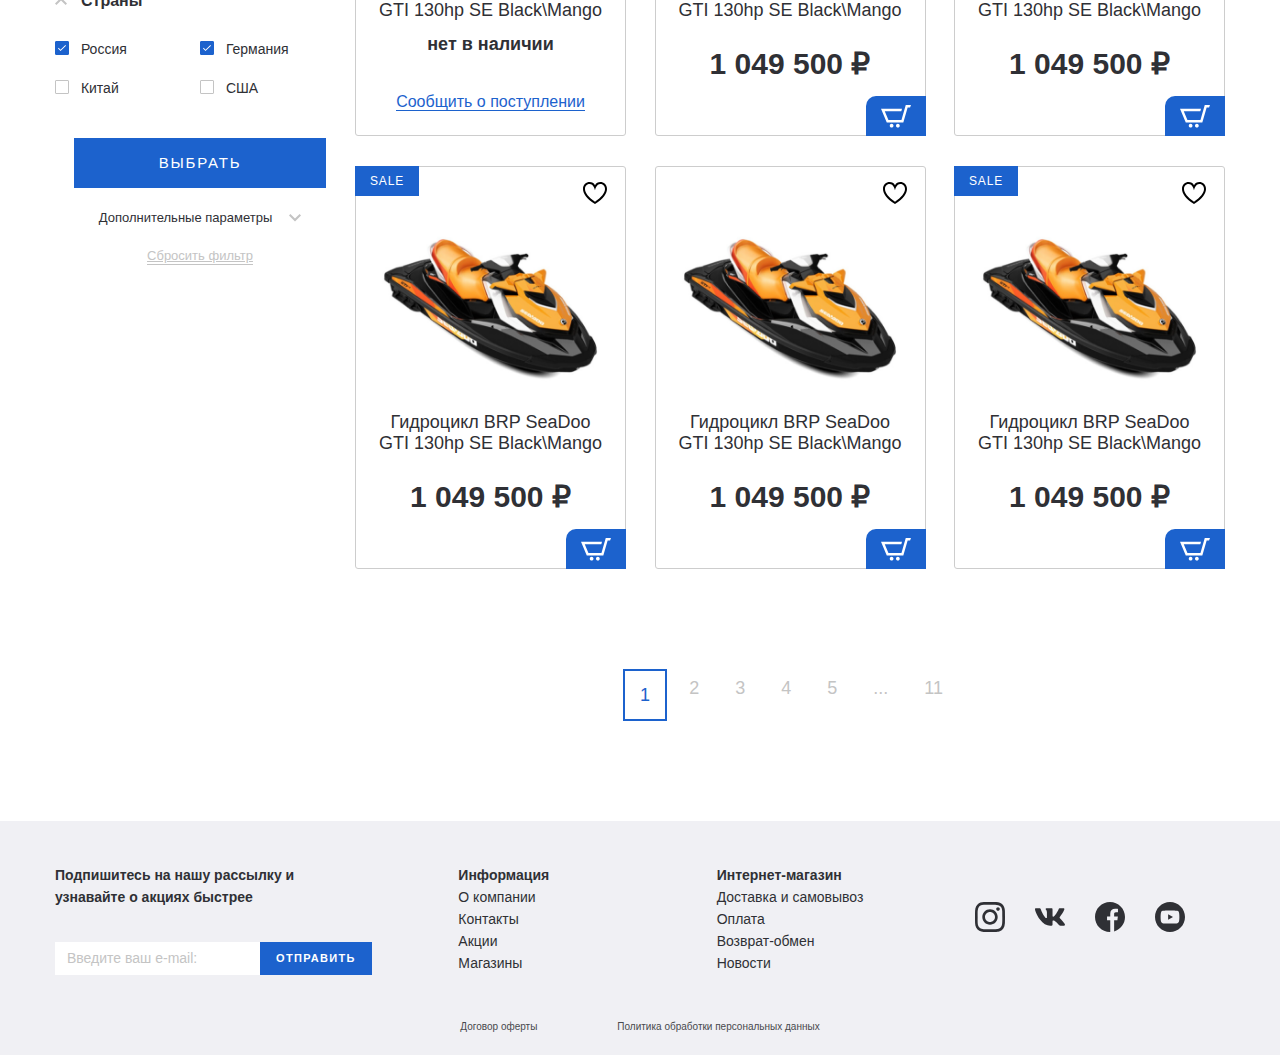
==== commit 4f797812: "Start to developing "catalog" page media" ====
--- a/catalog.html
+++ b/catalog.html
@@ -14,6 +14,7 @@
     <link rel="stylesheet" href="css/jquery.formstyler.css">
     <link rel="stylesheet" href="css/jquery.formstyler.theme.css">
     <link rel="stylesheet" href="css/style.css">
+    <link rel="stylesheet" href="css/media.css">
 </head>
 <body>
 <header class="header">
@@ -21,6 +22,11 @@
         <div class="container">
             <div class="header__top-inner">
                 <nav class="menu">
+                    <button class="menu__btn">
+                        <div class="menu__btn-line"></div>
+                        <div class="menu__btn-line"></div>
+                        <div class="menu__btn-line"></div>
+                    </button>
                     <ul class="menu__list">
                         <li class="menu__item">
                             <a class="menu__link" href="#">Магазины</a>
@@ -58,6 +64,104 @@
                     </ul>
                 </div>
             </div>
+        </div>
+    </div>
+
+    <ul class="menu-mobile__list ">
+        <li class="menu-mobile__item">
+            <a class="menu-mobile__link" href="#">
+                <img class="menu-mobile__img" src="images/user.svg" alt="">
+                <p>Войти </p></a>
+        </li>
+        <li class="menu-mobile__item">
+            <a class="menu-mobile__link" href="#">
+                <img class="menu-mobile__img" src="images/user.svg" alt="">
+                <p>Регистрация</p>
+            </a>
+        </li>
+        <li class="menu-mobile__item">
+            <a class="menu-mobile__link" href="#">
+                <img class="menu-mobile__img" src="images/heart.svg" alt="">
+                <p>Избранное</p>
+            </a>
+        </li>
+        <li class="menu-mobile__item">
+            <a class="menu-mobile__link" href="#">
+                <img class="menu-mobile__img" src="images/basket.svg" alt="">
+                <p>Корзина</p>
+            </a>
+        </li>
+        <li class="menu-mobile__item">
+            <a class="menu-mobile__link" href="#">
+                <img class="menu-mobile__img" src="images/house.svg" alt="">
+                <p>Магазины</p>
+            </a>
+        </li>
+        <li class="menu-mobile__item">
+            <a class="menu-mobile__link" href="#">
+                <img class="menu-mobile__img" src="images/procent.svg" alt="">
+                <p>Акции</p>
+            </a>
+        </li>
+        <li class="menu-mobile__item">
+            <a class="menu-mobile__link" href="#">
+                <img class="menu-mobile__img" src="images/box.svg" alt="">
+                <p>а и оплата</p>
+            </a>
+        </li>
+        <li class="menu-mobile__item">
+            <a class="menu-mobile__link" href="#">
+                <p>Квадроциклы</p>
+            </a>
+        </li>
+        <li class="menu-mobile__item">
+            <a class="menu-mobile__link" href="#">
+                <p>Катера</p>
+            </a>
+        </li>
+        <li class="menu-mobile__item">
+            <a  class="menu-mobile__link" href="#">
+                <p>Гидроциклы</p>
+            </a>
+        </li>
+        <li class="menu-mobile__item">
+            <a class="menu-mobile__link" href="#">
+                <p>Лодки </p>
+            </a>
+        </li>
+        <li class="menu-mobile__item">
+            <a  class="menu-mobile__link" href="#">
+                <p>Вездеходы</p>
+            </a>
+        </li>
+        <li class="menu-mobile__item">
+            <a class="menu-mobile__link" href="#">
+                <p>Снегоходы</p>
+            </a>
+        </li>
+        <li class="menu-mobile__item">
+            <a class="menu-mobile__link" href="#">
+                <p>Двигатели</p>
+            </a>
+        </li>
+        <li class="menu-mobile__item">
+            <a class="menu-mobile__link" href="#">
+                <p>Запчасти</p>
+            </a>
+        </li>
+    </ul>
+
+    <div class="menu__mobile-linewrapper">
+        <div class="menu__mobile-line">
+            <li class="menu__item">
+                <a class="menu__link" href="#">Магазины</a>
+            </li>
+            <li class="menu__item">
+                <a class="menu__link" href="#">Акции</a>
+            </li>
+            <li class="menu__item">
+                <a class="menu__link" href="#">Доставка и оплата</a>
+            </li>
         </div>
     </div>
 
@@ -93,6 +197,7 @@
     </div>
 </header>
 
+
 <div class="breadcrumbs">
     <div class="container">
         <ul class="breadcrumbs__list">
@@ -659,19 +764,19 @@
                         <button class="footer-form__btn" type="submit">Отправить</button>
                     </form>
                 </div>
-                <div class="footer__top-item">
-                    <h6 class="footer__top-title">
+                <div class="footer__top-item footer__top-itemdrop">
+                    <h6 class="footer__top-title footer__topdrop">
                         Информация
                     </h6>
-                    <ul class="footer-list">
+                    <ul class="footer-list ">
                         <li class="footer-list__item"><a href="#"> О компании</a></li>
                         <li class="footer-list__item"><a href="#">Контакты</a></li>
                         <li class="footer-list__item"><a href="#">Акции</a></li>
                         <li class="footer-list__item"><a href="#">Магазины</a></li>
                     </ul>
                 </div>
-                <div class="footer__top-item">
-                    <h6 class="footer__top-title">
+                <div class="footer__top-item footer__top-itemdrop">
+                    <h6 class="footer__top-title footer__topdrop">
                         Интернет-магазин
                     </h6>
                     <ul class="footer-list">
--- a/css/style.css
+++ b/css/style.css
@@ -33,6 +33,8 @@
     font-size: 20px;
     line-height: 24px;
     font-weight: 400;
+    overflow-x: hidden;
+    min-width: 320px;
 }
 
 .page-section{
@@ -113,8 +115,47 @@
     background-color: #1c62cd;
     border-radius: 50%;
     text-align: center;
-    bottom: -15px;
-    right: -14px;
+    bottom: -2px;
+    right: -13px;
+}
+
+.menu__btn{
+    display: none;
+}
+
+.menu-mobile__list{
+    width: 243px;
+    box-shadow: 0px 0px 20px rgba(0, 0, 0, 0.15);
+    transform: translateX(-100%);
+    transition: all 0.3s;
+    position: absolute;
+    z-index: 10;
+    background: #ffffff;
+}
+
+.menu-mobile__list--active {
+    transform: translateX(0);
+}
+
+.menu-mobile__item{
+    position: relative;
+    border-bottom: 1px solid rgba(0, 0, 0, 0.1);;
+}
+
+.menu-mobile__link{
+    display: block;
+    padding-left: 53px;
+    padding-top: 36px;
+}
+
+.menu-mobile__img{
+    position: absolute;
+    left: 11px;
+    bottom: 0;
+}
+
+.menu__mobile-linewrapper{
+    display: none;
 }
 
 .menu-categories{
@@ -187,7 +228,7 @@
 }
 
 .banner-section__slider-img{
-    object-fit: contain;
+    object-fit: cover;
     min-height: 400px;
 }
 
@@ -216,7 +257,7 @@
     outline: none;
 }
 
-.slick-active li button{
+.slick-active button{
     background-color: #fff;
     outline: none;
 }
@@ -630,6 +671,20 @@
     border-bottom: 2px solid #1C62CD;
 }
 
+.product-slider .slick-dots{
+    bottom: -30px;
+}
+
+.product-slider .slick-dots button{
+    background: #C4C4C4;
+    width: 14px;
+    height: 14px;
+}
+
+.product-slider .slick-dots .slick-active button{
+    background: #1c62cd;
+}
+
 .product-slider__slider-btnprev{
     left: -40px;
 }
@@ -658,6 +713,18 @@
 
 .banner{
     margin-bottom: 80px;
+}
+
+.banner-link{
+    width: 100%;
+}
+
+.banner-link__img{
+    display: block;
+}
+
+.banner-link__imgmobile{
+    display: none;
 }
 
 
@@ -1364,5 +1431,249 @@
 }
 
 
-
-
+.product-card{
+    margin-bottom: 80px;
+}
+
+.product-card__inner{
+    display: flex;
+    justify-content: space-between;
+}
+
+.product-card__img-box{
+    font-family: 'Barlow', sans-serif;
+    width: 500px;
+    padding-top: 64px;
+    text-align: center;
+    position: relative;
+}
+
+.product-card__img-box::before{
+    font-size: 15px;
+    line-height: 18px;
+    letter-spacing: 0.12em;
+    padding: 13px 25px;
+    border-radius: 3px;
+}
+
+.product-card__price-old{
+    font-size: 30px;
+    line-height: 44px;
+    color: rgba(47, 48, 53, 0.6) ;
+    margin-bottom: 0;
+    background-image: url(../images/old-line.svg);
+    background-repeat: no-repeat;
+    background-size: cover;
+    display: inline-block;
+}
+
+.product-card__price-new{
+    font-weight: 700;
+    font-size: 40px;
+    line-height: 48px;
+    margin-bottom: 17px;
+}
+
+.product-card__content{
+    width: 570px;
+}
+
+.product-card__link{
+    border-bottom: 1px solid #1c62cd;
+    font-size: 15px;
+    line-height: 18px;
+    font-family: 'SFProDisplay-Regular', sans-serif;
+    color: #1c62cd;
+}
+
+.product-card__title{
+    font-weight: 700;
+    font-size: 30px;
+    line-height: 36px;
+    margin-bottom: 10px;
+}
+
+.product-card__code{
+    font-size: 15px;
+    line-height: 18px;
+    opacity: 0.6;
+    margin-bottom: 22px;
+}
+
+.product-card__buttons{
+    margin-bottom: 50px;
+}
+
+.product-card__tab{
+    font-size: 20px;
+    line-height: 24px;
+    opacity: 0.6;
+    padding-bottom: 5px;
+    padding-right: 17px;
+    margin-bottom: 5px;
+}
+
+.product-card__tab + .product-card__tab{
+    padding-left: 17px;
+}
+
+.product-card__tab.tab--active{
+    font-family: 'SFProDisplay-Bold', sans-serif;
+    font-weight: 700;
+    border-bottom: 1px solid #1c62cd;
+    opacity: 1;
+}
+
+.product-card__item{
+    border-bottom: 1px solid rgba(47, 48, 53, 0.1);
+    padding: 15px 0 6px;
+    display: flex;
+    justify-content: space-between;
+}
+
+.product-card__item-left{
+    padding-right: 15px;
+}
+
+.product-card__item-right{
+    width: 125px;
+}
+
+.product-card__more{
+    font-size: 14px;
+    line-height: 17px;
+    color: #1C62CD;
+    border-bottom: 1px solid #1c62cd;
+    margin-bottom: 40px;
+}
+
+.product-card__btn button{
+    font-size: 14px;
+    line-height: 17px;
+    letter-spacing: 0.12em;
+    text-transform: uppercase;
+    color: #FFFFFF;
+    padding: 16px 56px;
+    background: #1C62CD;
+    border-radius: 3px;
+    border: none;
+    cursor: pointer;
+}
+
+.product-card__list{
+    margin-bottom: 20px;
+}
+
+.product-card__buttons a + a{
+    margin-left: 30px;
+}
+
+.card__tabs{
+    margin-bottom: 100px;
+}
+
+.card__tabs-box{
+    background: #F0F0F4;
+    display: flex;
+    justify-content: space-around;
+    align-items: center;
+    padding: 22px 0;
+    margin-bottom: 50px;
+}
+
+.card__tab{
+    font-size: 20px;
+    line-height: 24px;
+    opacity: 0.6;
+    padding-bottom: 5px;
+}
+
+.card__tab.tab--active{
+    opacity: 1;
+    border-bottom: 1px solid #1c62cd;
+}
+
+.card__top-line{
+    margin-bottom: 10px;
+}
+
+.card__label-search{
+    font-size: 17px;
+    line-height: 20px;
+    color: rgba(47, 48, 53, 0.7);
+}
+
+.card__input-search{
+    background: #F0F0F4;
+    border-radius: 3px;
+    margin-left: 17px;
+    padding: 9px 37px 9px 17px;
+    border: none;
+    margin-right: 100px;
+}
+
+.card__label-pickup{
+    margin-left: 54px;
+    font-size: 17px;
+    line-height: 20px;
+    color: rgba(47, 48, 53, 0.7);
+}
+
+.card__list-item{
+    padding: 20px 0;
+    border-bottom: 1px solid rgba(47, 48, 53, 0.1);
+    display: flex;
+    font-size: 16px;
+    line-height: 19px;
+    color: rgba(47, 48, 53, 0.7);
+}
+
+.card__list-itemtitle{
+    color: rgb(47, 48, 53);
+    font-size: 20px;
+    line-height: 24px;
+}
+
+.card__list-address{
+    width: 220px;
+    margin-right: 80px;
+}
+
+.card__list-worckhours{
+    width: 157px;
+    margin-right: 96px;
+}
+
+.worckhours{
+    display: flex;
+    justify-content: space-between;
+    margin-bottom: 9px;
+}
+
+.card__list-avialable{
+    width: 140px;
+    margin-right: 60px;
+}
+
+.card__list-num{
+    width: 104px;
+}
+
+.card__list-btn{
+    margin-left: auto;
+}
+
+.card__list-btn button{
+    background: #1C62CD;
+    border-radius: 3px;
+    font-size: 13px;
+    line-height: 16px;
+    letter-spacing: 0.12em;
+    color: #FFFFFF;
+    text-transform: uppercase;
+    padding: 10px 40px;
+}
+
+
+
+
--- a/css/media.css
+++ b/css/media.css
@@ -0,0 +1,238 @@
+@media (max-width: 1300px){
+    .product__more{
+        margin-top: 60px;
+    }
+}
+
+@media (max-width: 1200px) {
+    .banner-section__slider-img {
+        max-width: 600px;
+        min-height: 380px;
+    }
+
+    .banner-section__inner {
+        justify-content: space-around;
+    }
+
+    .banner-section__slider {
+        max-width: 600px;
+    }
+    .categories__inner{
+        justify-content: space-around;
+    }
+    .banner-link img{
+        width: 100%;
+    }
+}
+
+@media (max-width: 1100px) {
+    .menu__item + .menu__item{
+        padding-left: 20px;
+    }
+
+    .header__address{
+        margin-right: 20px;
+    }
+}
+
+
+@media (max-width: 968px){
+    .header{
+        margin-bottom: 25px;
+    }
+
+    .header__bottom{
+        display: none;
+    }
+    .menu__list{
+        display: none;
+    }
+
+    .menu__btn{
+        display: block;
+        background-color: transparent;
+        cursor: pointer;
+        border: none;
+        padding: 0;
+    }
+    .menu__btn-line{
+        background: #2F3035;
+        border-radius: 3px;
+        width: 34px;
+        height: 3px;
+        margin: 8px 0;
+    }
+    .menu__mobile-linewrapper{
+        display: block;
+        font-family: 'SFProDisplay-Bold', sans-serif;
+        font-weight: 700;
+        font-size: 20px;
+        line-height: 24px;
+        background: #F0F0F4;
+        overflow-x: scroll;
+    }
+
+    .menu__mobile-line{
+        width: 420px;
+        background: #F0F0F4;
+        padding: 14px 0 14px 15px;
+    }
+
+    .banner-section__inner {
+        flex-wrap: wrap;
+        justify-content: center;
+    }
+
+    .banner-section__slider-item{
+        text-align: center;
+    }
+
+    .banner-section__slider-img {
+        max-width: 100%;
+    }
+
+    .banner-section__slider {
+        max-width: 100%;
+        margin-bottom: 25px;
+    }
+    .mobile-overflow{
+        width: 1000px;
+    }
+    .tabs-wrapper{
+        overflow-x: scroll;
+    }
+}
+
+
+@media (max-width: 940px){
+    .footer__top-inner{
+        flex-wrap: wrap;
+        justify-content: space-around;
+    }
+    .footer__top-item{
+        margin-bottom: 25px;
+    }
+}
+
+
+@media (max-width: 640px){
+    .header__address{
+        display: none;
+    }
+
+    .banner-section__slider-img {
+       min-height: 200px;
+    }
+
+    .banner-section .container {
+        padding: 0;
+    }
+    .search__content-btn{
+        font-size: 0;
+        line-height: 0;
+        padding: 17px;
+        background-image: url(../images/search.svg);
+        width: 24px;
+        height: 24px;
+        background-color: transparent;
+        background-repeat: no-repeat;
+        position: absolute;
+        right: 5px;
+        top: 12px;
+    }
+
+    .search__content-input{
+        height: 50px;
+        padding-right: 50px;
+    }
+
+    .search__content-form{
+        position: relative;
+    }
+    .search__tabs-item {
+        padding: 11px 15px 12px;
+    }
+    .banner-link__img{
+        display: none;
+    }
+
+    .banner-link__imgmobile{
+        display: block;
+    }
+}
+
+@media (max-width: 550px){
+    .footer{
+        background: #F9F9FC;
+    }
+    .footer__top-item{
+        width: 100%;
+        border-bottom: 2px solid #F0F0F4;
+
+    }
+    .footer__bottom{
+       flex-direction: column;
+        align-items: start;
+    }
+    .footer__bottom-link{
+        margin-bottom: 12px;
+    }
+    .footer__top-inner{
+        justify-content: start;
+    }
+    .footer__top-social.footer__top-item{
+        width: 100%;
+        border-bottom: none;
+        margin-top: 41px;
+    }
+    .social-list{
+        justify-content: center;
+    }
+    .footer__top-newslatter.footer__top-item{
+        margin-right: auto;
+        margin-left: auto;
+        width: 290px;
+        text-align: center;
+    }
+    .footer-list{
+        display: none;
+    }
+    .footer__top-title.footer__topdrop{
+        font-family: 'SFProDisplay-Semibold', sans-serif;
+        font-weight: 500;
+        font-size: 14px;
+        line-height: 18px;
+        color: #7F7F7F;
+        padding: 15px 0;
+    }
+    .footer__top-itemdrop{
+        margin-bottom: 0;
+        position: relative;
+    }
+    .footer__topdrop::after{
+        content: "";
+        position: absolute;
+        background-image: url(../images/arrow-down.svg);
+        background-repeat: no-repeat;
+        width: 12px;
+        height: 8px;
+        top: 21px;
+        right: 13px;
+        transform: rotate(0deg);
+    }
+    .footer__topdrop--active::after{
+        transform: rotate(180deg);
+    }
+
+
+}
+
+
+@media (max-width: 440px) {
+    .banner-section__slider-img {
+        min-height: 164px;
+    }
+    .categories__item{
+        padding: 20px 10px 16px;
+    }
+}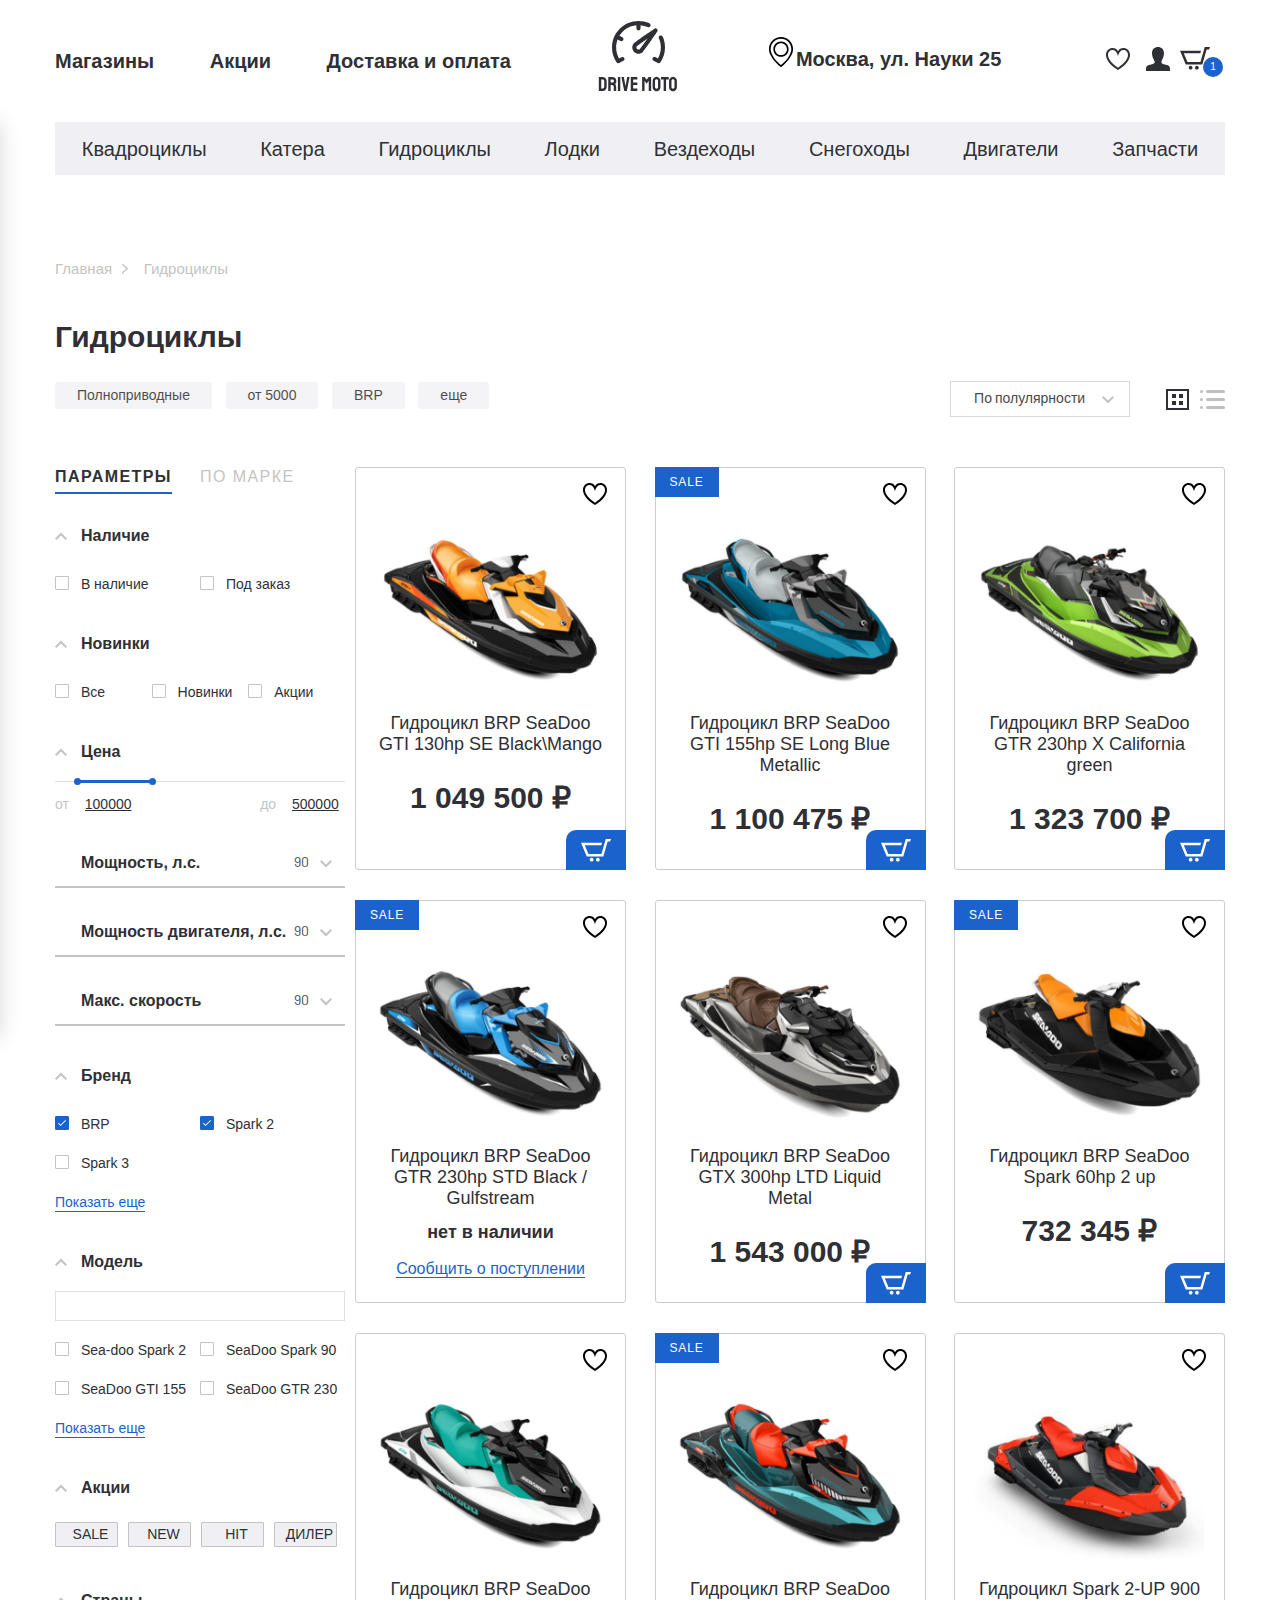
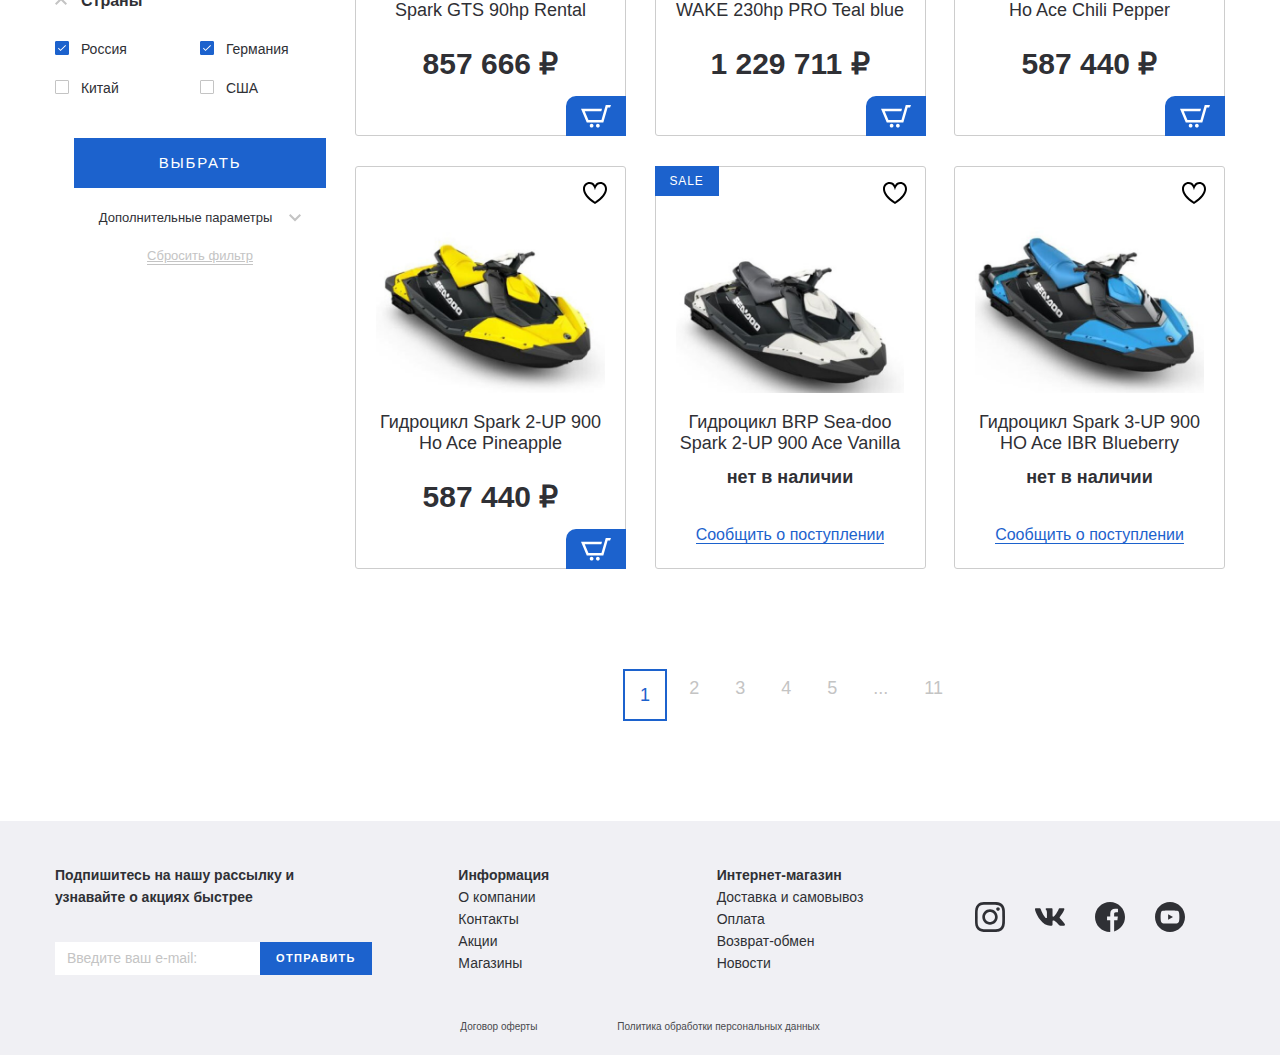
==== commit 6141d78b: "To fill site with content" ====
--- a/catalog.html
+++ b/catalog.html
@@ -200,7 +200,8 @@
 
 <div class="breadcrumbs">
     <div class="container">
-        <ul class="breadcrumbs__list">
+        <div class="breadcrumbs__inner">
+        <ul class="breadcrumbs__list mobile-overflow">
             <li class="breadcrumbs__list-item">
                 <a href="#">Главная</a>
             </li>
@@ -208,6 +209,7 @@
                 <span>Гидроциклы</span>
             </li>
         </ul>
+        </div>
     </div>
 </div>
 
@@ -217,11 +219,13 @@
             Гидроциклы
         </h2>
         <div class="catalog__filter">
-            <div class="catalog__filter-item">
+            <div class="catalog__filter-iteminner">
+            <div class="catalog__filter-item mobile-overflow">
                 <button>Полноприводные</button>
                 <button>от 5000</button>
                 <button>BRP</button>
                 <button>еще</button>
+            </div>
             </div>
             <div class="catalog__filter-btn">
                 <select class="filter-style select-item">
@@ -255,9 +259,9 @@
         </div>
 
         <div class="catalog__inner">
-
+            <div class="aside__btn">Фильтр</div>
             <div class="catalog__inner-aside aside-filter">
-                <div class="tabs-wrapper">
+                <div class="tabs-wrapper tabs-wrapper--no-scroll">
                     <div class="tabs aside-filter__tabs">
                         <a class="tab tab--active aside-filter__tab" href="#filter-1-1">
                             <span>Параметры</span>
@@ -266,264 +270,261 @@
                             <span>по марке</span>
                         </a>
                     </div>
-                    <div class="tabs-container">
-                        <div id="filter-1-1" class="tabs-content aside-filter__tabs-content tabs-content--active">
-                            <form class="aside-filter__form">
-                                <ul class="aside-filter__list">
-                                    <li class="aside-filter__item-drop">
-                                        <p class="aside-filter__item-title filter__item-drop filter__item-drop--active">
-                                            Наличие</p>
-                                        <div class="aside-filter__content">
-                                            <div class="aside-filter__content-box">
+                </div>
+                <div class="tabs-container">
+                    <div id="filter-1-1" class="tabs-content aside-filter__tabs-content tabs-content--active">
+                        <form class="aside-filter__form">
+                            <ul class="aside-filter__list">
+                                <li class="aside-filter__item-drop">
+                                    <p class="aside-filter__item-title filter__item-drop filter__item-drop--active">
+                                        Наличие</p>
+                                    <div class="aside-filter__content">
+                                        <div class="aside-filter__content-box">
                                             <label class="aside-filter__content-label">
                                                 <input class="filter-style" type="checkbox">
                                                 В наличие
                                             </label>
-                                            </div>
-                                            <div class="aside-filter__content-box">
+                                        </div>
+                                        <div class="aside-filter__content-box">
                                             <label class="aside-filter__content-label">
                                                 <input class="filter-style" type="checkbox">
                                                 Под заказ
                                             </label>
-                                            </div>
-                                        </div>
-                                    </li>
-                                    <li class="aside-filter__item-drop">
-                                        <p class="aside-filter__item-title filter__item-drop filter__item-drop--active">
-                                            Новинки</p>
-                                        <div class="aside-filter__content aside-filter__content-radio">
-                                            <div class="aside-filter__content-box">
-                                                <label class="aside-filter__content-label">
-                                                    <input class="filter-style" name="radio" type="radio">
-                                                    Все
+                                        </div>
+                                    </div>
+                                </li>
+                                <li class="aside-filter__item-drop">
+                                    <p class="aside-filter__item-title filter__item-drop filter__item-drop--active">
+                                        Новинки</p>
+                                    <div class="aside-filter__content aside-filter__content-radio">
+                                        <div class="aside-filter__content-box">
+                                            <label class="aside-filter__content-label">
+                                                <input class="filter-style" name="radio" type="radio">
+                                                Все
+                                            </label>
+                                        </div>
+                                        <div class="aside-filter__content-box">
+                                            <label class="aside-filter__content-label">
+                                                <input class="filter-style" name="radio" type="radio">
+                                                Новинки
+                                            </label>
+                                        </div>
+                                        <div class="aside-filter__content-box">
+                                            <label class="aside-filter__content-label">
+                                                <input class="filter-style" name="radio" type="radio">
+                                                Акции
+                                            </label>
+                                        </div>
+                                    </div>
+                                </li>
+                                <li class="aside-filter__item-drop">
+                                    <p class="aside-filter__item-title filter__item-drop filter__item-drop--active">
+                                        Цена</p>
+                                    <div class="aside-filter__content">
+                                        <div class="range-slider">
+                                            <input type="text" class="js-range-slider" name="my_range" value=""
+                                                   data-min="0"
+                                                   data-max="1500000"
+                                                   data-from="100000"
+                                                   data-to="500000"
+                                            />
+                                            <div class="extra-controls">
+                                                <label class="js-input-from-label">
+                                                    от
+                                                    <input type="text" class="js-input-from" value="0"/>
+                                                </label>
+                                                <label class="js-input-to-label">
+                                                    до
+                                                    <input type="text" class="js-input-to" value="0"/>
                                                 </label>
                                             </div>
-                                            <div class="aside-filter__content-box">
-                                                <label class="aside-filter__content-label">
-                                                    <input class="filter-style" name="radio" type="radio">
-                                                    Новинки
-                                                </label>
-                                            </div>
-                                            <div class="aside-filter__content-box">
-                                                <label class="aside-filter__content-label">
-                                                    <input class="filter-style" name="radio" type="radio">
-                                                    Акции
-                                                </label>
-                                            </div>
-                                        </div>
-                                    </li>
-                                    <li class="aside-filter__item-drop">
-                                        <p class="aside-filter__item-title filter__item-drop filter__item-drop--active">
-                                            Цена</p>
-                                        <div class="aside-filter__content">
-                                            <div class="range-slider">
-                                                <input type="text" class="js-range-slider" name="my_range" value=""
-                                                       data-min="0"
-                                                       data-max="1500000"
-                                                       data-from="100000"
-                                                       data-to="500000"
-                                                />
-                                                <div class="extra-controls">
-                                                    <label class="js-input-from-label">
-                                                        от
-                                                    <input type="text" class="js-input-from" value="0" />
-                                                    </label>
-                                                    <label class="js-input-to-label">
-                                                        до
-                                                        <input type="text" class="js-input-to" value="0" />
-                                                    </label>
-                                                </div>
-                                            </div>
-                                        </div>
-                                    </li>
-                                    <li class="aside-filter__item-list">
-                                        <div class="filter__item-list">
-                                            <p class="filter__item-listtitle">
-                                                Мощность, л.с.
-                                            </p>
-                                            <select class="filter-style filter__item-listselect">
-                                                <option>90</option>
-                                                <option>130</option>
-                                                <option>154</option>
-                                                <option>230</option>
-                                                <option>300</option>
-                                            </select>
-                                        </div>
-                                        <div class="filter__item-list">
-                                            <p class="filter__item-listtitle">
-                                                Мощность двигателя, л.с.
-                                            </p>
-                                            <select class="filter-style filter__item-listselect">
-                                                <option>90</option>
-                                                <option>130</option>
-                                                <option>154</option>
-                                                <option>230</option>
-                                                <option>300</option>
-                                            </select>
-                                        </div>
-                                        <div class="filter__item-list">
-                                            <p class="filter__item-listtitle">
-                                                Макс. скорость
-                                            </p>
-                                            <select class="filter-style filter__item-listselect">
-                                                <option>90</option>
-                                                <option>130</option>
-                                                <option>154</option>
-                                                <option>230</option>
-                                                <option>300</option>
-                                            </select>
-                                        </div>
-                                    </li>
-
-
-                                    <li class="aside-filter__item-drop">
-                                        <p class="aside-filter__item-title filter__item-drop filter__item-drop--active">
-                                            Бренд</p>
-                                        <div class="aside-filter__content">
-                                            <div class="aside-filter__content-box">
-                                                <label class="aside-filter__content-label">
-                                                    <input class="filter-style" type="checkbox" checked>
-                                                    BRP
-                                                </label>
-                                            </div>
-                                            <div class="aside-filter__content-box">
-                                                <label class="aside-filter__content-label">
-                                                    <input class="filter-style" type="checkbox" checked>
-                                                    Spark 2
-                                                </label>
-                                            </div>
-                                            <div class="aside-filter__content-box">
-                                                <label class="aside-filter__content-label">
-                                                    <input class="filter-style" type="checkbox">
-                                                    Spark 3
-                                                </label>
-                                            </div>
-                                            <div class="filter-more">
-                                                <button  class="filter-more__btn" href="#">
-                                                    Показать еще
-                                                </button>
-                                            </div>
-                                        </div>
-                                    </li>
-
-
-
-                                    <li class="aside-filter__item-drop">
-                                        <p class="aside-filter__item-title filter__item-drop filter__item-drop--active">
-                                            Модель</p>
-                                        <div class="aside-filter__content">
-                                            <input class="filter-search" type="text" >
-                                            <div class="aside-filter__content-box">
-                                                <label class="aside-filter__content-label">
-                                                    <input class="filter-style" type="checkbox">
-                                                    Sea-doo Spark 2
-                                                </label>
-                                            </div>
-                                            <div class="aside-filter__content-box">
-                                                <label class="aside-filter__content-label">
-                                                    <input class="filter-style" type="checkbox">
-                                                    SeaDoo Spark 90
-                                                </label>
-                                            </div>
-                                            <div class="aside-filter__content-box">
-                                                <label class="aside-filter__content-label">
-                                                    <input class="filter-style" type="checkbox">
-                                                    SeaDoo GTI 155
-                                                </label>
-                                            </div>
-                                            <div class="aside-filter__content-box">
-                                                <label class="aside-filter__content-label">
-                                                    <input class="filter-style" type="checkbox">
-                                                    SeaDoo GTR 230
-                                                </label>
-                                            </div>
-                                            <div class="filter-more">
-                                                <button  class="filter-more__btn" href="#">
-                                                    Показать еще
-                                                </button>
-                                            </div>
-                                        </div>
-                                    </li>
-
-
-
-                                    <li class="aside-filter__item-drop btn__checked">
-                                        <p class="aside-filter__item-title filter__item-drop filter__item-drop--active">
-                                            Акции</p>
-                                        <div class="aside-filter__content">
-                                            <div class="aside-filter__content-box">
-                                                <label class="aside-filter__content-label">
-                                                    <input class="filter-style" type="checkbox">
-                                                    <span class="btn__checked__text">SALE</span>
-                                                </label>
-                                            </div>
-                                            <div class="aside-filter__content-box">
-                                                <label class="aside-filter__content-label">
-                                                    <input class="filter-style" type="checkbox">
-                                                    <span class="btn__checked__text">NEW</span>
-                                                </label>
-                                            </div>
-                                            <div class="aside-filter__content-box">
-                                                <label class="aside-filter__content-label">
-                                                    <input class="filter-style" type="checkbox">
-                                                    <span class="btn__checked__text">HIT</span>
-                                                </label>
-                                            </div>
-                                            <div class="aside-filter__content-box">
-                                                <label class="aside-filter__content-label">
-                                                    <input class="filter-style" type="checkbox">
-                                                    <span class="btn__checked__text">ДИЛЕР</span>
-                                                </label>
-                                            </div>
-                                        </div>
-                                    </li>
-
-
-
-                                    <li class="aside-filter__item-drop">
-                                        <p class="aside-filter__item-title filter__item-drop filter__item-drop--active">
-                                            Страны</p>
-                                        <div class="aside-filter__content">
-                                            <div class="aside-filter__content-box">
-                                                <label class="aside-filter__content-label">
-                                                    <input class="filter-style" type="checkbox" checked>
-                                                    Россия
-                                                </label>
-                                            </div>
-                                            <div class="aside-filter__content-box">
-                                                <label class="aside-filter__content-label">
-                                                    <input class="filter-style" type="checkbox" checked>
-                                                    Германия
-                                                </label>
-                                            </div>
-                                            <div class="aside-filter__content-box">
-                                                <label class="aside-filter__content-label">
-                                                    <input class="filter-style" type="checkbox">
-                                                    Китай
-                                                </label>
-                                            </div>
-                                            <div class="aside-filter__content-box">
-                                                <label class="aside-filter__content-label">
-                                                    <input class="filter-style" type="checkbox">
-                                                    CША
-                                                </label>
-                                            </div>
-                                        </div>
-                                    </li>
-
-                                    <li class="aside-filter__item-drop aside-filter__item-btn">
-                                        <button class="filter-btn__send filter-btn__send--active">ВЫБРАТЬ</button>
-                                        <p class="filter-extra">Дополнительные параметры</p>
-                                        <div class="filter-extra__content"> more </div>
-                                        <button class="filter-btn__reset">Сбросить фильтр</button>
-                                    </li>
-                                </ul>
-
-                            </form>
-                        </div>
-                        <div id="filter-1-2" class="tabs-content aside-filter__tabs-content">
-                            content-2
-                        </div>
+                                        </div>
+                                    </div>
+                                </li>
+                                <li class="aside-filter__item-list">
+                                    <div class="filter__item-list">
+                                        <p class="filter__item-listtitle">
+                                            Мощность, л.с.
+                                        </p>
+                                        <select class="filter-style filter__item-listselect">
+                                            <option>90</option>
+                                            <option>130</option>
+                                            <option>154</option>
+                                            <option>230</option>
+                                            <option>300</option>
+                                        </select>
+                                    </div>
+                                    <div class="filter__item-list">
+                                        <p class="filter__item-listtitle">
+                                            Мощность двигателя, л.с.
+                                        </p>
+                                        <select class="filter-style filter__item-listselect">
+                                            <option>90</option>
+                                            <option>130</option>
+                                            <option>154</option>
+                                            <option>230</option>
+                                            <option>300</option>
+                                        </select>
+                                    </div>
+                                    <div class="filter__item-list">
+                                        <p class="filter__item-listtitle">
+                                            Макс. скорость
+                                        </p>
+                                        <select class="filter-style filter__item-listselect">
+                                            <option>90</option>
+                                            <option>130</option>
+                                            <option>154</option>
+                                            <option>230</option>
+                                            <option>300</option>
+                                        </select>
+                                    </div>
+                                </li>
+
+
+                                <li class="aside-filter__item-drop">
+                                    <p class="aside-filter__item-title filter__item-drop filter__item-drop--active">
+                                        Бренд</p>
+                                    <div class="aside-filter__content">
+                                        <div class="aside-filter__content-box">
+                                            <label class="aside-filter__content-label">
+                                                <input class="filter-style" type="checkbox" checked>
+                                                BRP
+                                            </label>
+                                        </div>
+                                        <div class="aside-filter__content-box">
+                                            <label class="aside-filter__content-label">
+                                                <input class="filter-style" type="checkbox" checked>
+                                                Spark 2
+                                            </label>
+                                        </div>
+                                        <div class="aside-filter__content-box">
+                                            <label class="aside-filter__content-label">
+                                                <input class="filter-style" type="checkbox">
+                                                Spark 3
+                                            </label>
+                                        </div>
+                                        <div class="filter-more">
+                                            <button class="filter-more__btn" href="#">
+                                                Показать еще
+                                            </button>
+                                        </div>
+                                    </div>
+                                </li>
+
+
+                                <li class="aside-filter__item-drop">
+                                    <p class="aside-filter__item-title filter__item-drop filter__item-drop--active">
+                                        Модель</p>
+                                    <div class="aside-filter__content">
+                                        <input class="filter-search" type="text">
+                                        <div class="aside-filter__content-box">
+                                            <label class="aside-filter__content-label">
+                                                <input class="filter-style" type="checkbox">
+                                                Sea-doo Spark 2
+                                            </label>
+                                        </div>
+                                        <div class="aside-filter__content-box">
+                                            <label class="aside-filter__content-label">
+                                                <input class="filter-style" type="checkbox">
+                                                SeaDoo Spark 90
+                                            </label>
+                                        </div>
+                                        <div class="aside-filter__content-box">
+                                            <label class="aside-filter__content-label">
+                                                <input class="filter-style" type="checkbox">
+                                                SeaDoo GTI 155
+                                            </label>
+                                        </div>
+                                        <div class="aside-filter__content-box">
+                                            <label class="aside-filter__content-label">
+                                                <input class="filter-style" type="checkbox">
+                                                SeaDoo GTR 230
+                                            </label>
+                                        </div>
+                                        <div class="filter-more">
+                                            <button class="filter-more__btn" href="#">
+                                                Показать еще
+                                            </button>
+                                        </div>
+                                    </div>
+                                </li>
+
+
+                                <li class="aside-filter__item-drop btn__checked">
+                                    <p class="aside-filter__item-title filter__item-drop filter__item-drop--active">
+                                        Акции</p>
+                                    <div class="aside-filter__content">
+                                        <div class="aside-filter__content-box">
+                                            <label class="aside-filter__content-label">
+                                                <input class="filter-style" type="checkbox">
+                                                <span class="btn__checked__text">SALE</span>
+                                            </label>
+                                        </div>
+                                        <div class="aside-filter__content-box">
+                                            <label class="aside-filter__content-label">
+                                                <input class="filter-style" type="checkbox">
+                                                <span class="btn__checked__text">NEW</span>
+                                            </label>
+                                        </div>
+                                        <div class="aside-filter__content-box">
+                                            <label class="aside-filter__content-label">
+                                                <input class="filter-style" type="checkbox">
+                                                <span class="btn__checked__text">HIT</span>
+                                            </label>
+                                        </div>
+                                        <div class="aside-filter__content-box">
+                                            <label class="aside-filter__content-label">
+                                                <input class="filter-style" type="checkbox">
+                                                <span class="btn__checked__text">ДИЛЕР</span>
+                                            </label>
+                                        </div>
+                                    </div>
+                                </li>
+
+
+                                <li class="aside-filter__item-drop">
+                                    <p class="aside-filter__item-title filter__item-drop filter__item-drop--active">
+                                        Страны</p>
+                                    <div class="aside-filter__content">
+                                        <div class="aside-filter__content-box">
+                                            <label class="aside-filter__content-label">
+                                                <input class="filter-style" type="checkbox" checked>
+                                                Россия
+                                            </label>
+                                        </div>
+                                        <div class="aside-filter__content-box">
+                                            <label class="aside-filter__content-label">
+                                                <input class="filter-style" type="checkbox" checked>
+                                                Германия
+                                            </label>
+                                        </div>
+                                        <div class="aside-filter__content-box">
+                                            <label class="aside-filter__content-label">
+                                                <input class="filter-style" type="checkbox">
+                                                Китай
+                                            </label>
+                                        </div>
+                                        <div class="aside-filter__content-box">
+                                            <label class="aside-filter__content-label">
+                                                <input class="filter-style" type="checkbox">
+                                                CША
+                                            </label>
+                                        </div>
+                                    </div>
+                                </li>
+
+                                <li class="aside-filter__item-drop aside-filter__item-btn">
+                                    <button class="filter-btn__send filter-btn__send--active">ВЫБРАТЬ</button>
+                                    <p class="filter-extra">Дополнительные параметры</p>
+                                    <div class="filter-extra__content"> more</div>
+                                    <button class="filter-btn__reset">Сбросить фильтр</button>
+                                </li>
+                            </ul>
+
+                        </form>
+                    </div>
+                    <div id="filter-1-2" class="tabs-content aside-filter__tabs-content">
+                        content-2
                     </div>
                 </div>
             </div>
@@ -557,8 +558,42 @@
                     </a>
                     <a  class="product-item product-item--sale" href="#">
                         <p class="product-item__hover-text">посмотреть товар</p>
-                        <img class="product-item__img" src="images/content/gidrotsikl-1.png" alt="">
-                        <h4 class="product-item__title">Гидроцикл BRP SeaDoo GTI 130hp SE Black\Mango</h4>
+                        <img class="product-item__img" src="images/content/gidrotsikl-2.png" alt="">
+                        <h4 class="product-item__title">Гидроцикл BRP SeaDoo GTI 155hp SE Long Blue Metallic</h4>
+                        <p class="price product-item__price">1 100 475 ₽</p>
+                        <p class="product-item__notify-text">нет в наличии</p>
+                    </a>
+                </div>
+                <div class="product-item__wrapper">
+                    <button class="product-item__favorite">
+                    </button>
+                    <button class="product-item__basket">
+                        <img src="images/basket-white.svg" alt="">
+                    </button>
+                    <a href="" class="product-item__notify-link">
+                        <span>Сообщить о поступлении</span>
+                    </a>
+                    <a  class="product-item" href="#">
+                        <p class="product-item__hover-text">посмотреть товар</p>
+                        <img class="product-item__img" src="images/content/gidrotsikl-3.png" alt="">
+                        <h4 class="product-item__title">Гидроцикл BRP SeaDoo GTR 230hp X California green </h4>
+                        <p class="price product-item__price">1 323 700 ₽</p>
+                        <p class="product-item__notify-text">нет в наличии</p>
+                    </a>
+                </div>
+                <div class="product-item__wrapper product-item__not-available">
+                    <button class="product-item__favorite">
+                    </button>
+                    <button class="product-item__basket">
+                        <img src="images/basket-white.svg" alt="">
+                    </button>
+                    <a href="" class="product-item__notify-link">
+                        <span>Сообщить о поступлении</span>
+                    </a>
+                    <a  class="product-item product-item--sale" href="#">
+                        <p class="product-item__hover-text">посмотреть товар</p>
+                        <img class="product-item__img" src="images/content/gidrotsikl-4.png" alt="">
+                        <h4 class="product-item__title">Гидроцикл BRP SeaDoo GTR 230hp STD Black / Gulfstream</h4>
                         <p class="price product-item__price">1 049 500 ₽</p>
                         <p class="product-item__notify-text">нет в наличии</p>
                     </a>
@@ -574,9 +609,9 @@
                     </a>
                     <a  class="product-item" href="#">
                         <p class="product-item__hover-text">посмотреть товар</p>
-                        <img class="product-item__img" src="images/content/gidrotsikl-1.png" alt="">
-                        <h4 class="product-item__title">Гидроцикл BRP SeaDoo GTI 130hp SE Black\Mango</h4>
-                        <p class="price product-item__price">1 049 500 ₽</p>
+                        <img class="product-item__img" src="images/content/gidrotsikl-5.png" alt="">
+                        <h4 class="product-item__title">Гидроцикл BRP SeaDoo GTX 300hp LTD Liquid Metal</h4>
+                        <p class="price product-item__price">1 543 000 ₽</p>
                         <p class="product-item__notify-text">нет в наличии</p>
                     </a>
                 </div>
@@ -591,9 +626,9 @@
                     </a>
                     <a  class="product-item product-item--sale" href="#">
                         <p class="product-item__hover-text">посмотреть товар</p>
-                        <img class="product-item__img" src="images/content/gidrotsikl-1.png" alt="">
-                        <h4 class="product-item__title">Гидроцикл BRP SeaDoo GTI 130hp SE Black\Mango</h4>
-                        <p class="price product-item__price">1 049 500 ₽</p>
+                        <img class="product-item__img" src="images/content/gidrotsikl-6.png" alt="">
+                        <h4 class="product-item__title">Гидроцикл BRP SeaDoo Spark 60hp 2 up</h4>
+                        <p class="price product-item__price">732 345 ₽</p>
                         <p class="product-item__notify-text">нет в наличии</p>
                     </a>
                 </div>
@@ -608,9 +643,60 @@
                     </a>
                     <a  class="product-item" href="#">
                         <p class="product-item__hover-text">посмотреть товар</p>
-                        <img class="product-item__img" src="images/content/gidrotsikl-1.png" alt="">
-                        <h4 class="product-item__title">Гидроцикл BRP SeaDoo GTI 130hp SE Black\Mango</h4>
-                        <p class="price product-item__price">1 049 500 ₽</p>
+                        <img class="product-item__img" src="images/content/gidrotsikl-7.png" alt="">
+                        <h4 class="product-item__title">Гидроцикл BRP SeaDoo Spark GTS 90hp Rental</h4>
+                        <p class="price product-item__price">857 666 ₽</p>
+                        <p class="product-item__notify-text">нет в наличии</p>
+                    </a>
+                </div>
+                <div class="product-item__wrapper">
+                    <button class="product-item__favorite">
+                    </button>
+                    <button class="product-item__basket">
+                        <img src="images/basket-white.svg" alt="">
+                    </button>
+                    <a href="" class="product-item__notify-link">
+                        <span>Сообщить о поступлении</span>
+                    </a>
+                    <a  class="product-item product-item--sale" href="#">
+                        <p class="product-item__hover-text">посмотреть товар</p>
+                        <img class="product-item__img" src="images/content/gidrotsikl-8.png" alt="">
+                        <h4 class="product-item__title">Гидроцикл BRP SeaDoo WAKE 230hp PRO Teal blue</h4>
+                        <p class="price product-item__price">1 229 711 ₽</p>
+                        <p class="product-item__notify-text">нет в наличии</p>
+                    </a>
+                </div>
+                <div class="product-item__wrapper">
+                    <button class="product-item__favorite">
+                    </button>
+                    <button class="product-item__basket">
+                        <img src="images/basket-white.svg" alt="">
+                    </button>
+                    <a href="" class="product-item__notify-link">
+                        <span>Сообщить о поступлении</span>
+                    </a>
+                    <a  class="product-item" href="#">
+                        <p class="product-item__hover-text">посмотреть товар</p>
+                        <img class="product-item__img" src="images/content/gidrotsikl-9.png" alt="">
+                        <h4 class="product-item__title">Гидроцикл Spark 2-UP 900 Ho Ace Chili Pepper</h4>
+                        <p class="price product-item__price">587 440 ₽</p>
+                        <p class="product-item__notify-text">нет в наличии</p>
+                    </a>
+                </div>
+                <div class="product-item__wrapper">
+                    <button class="product-item__favorite">
+                    </button>
+                    <button class="product-item__basket">
+                        <img src="images/basket-white.svg" alt="">
+                    </button>
+                    <a href="" class="product-item__notify-link">
+                        <span>Сообщить о поступлении</span>
+                    </a>
+                    <a  class="product-item" href="#">
+                        <p class="product-item__hover-text">посмотреть товар</p>
+                        <img class="product-item__img" src="images/content/gidrotsikl-10.png" alt="">
+                        <h4 class="product-item__title">Гидроцикл Spark 2-UP 900 Ho Ace Pineapple </h4>
+                        <p class="price product-item__price">587 440 ₽</p>
                         <p class="product-item__notify-text">нет в наличии</p>
                     </a>
                 </div>
@@ -625,9 +711,9 @@
                     </a>
                     <a  class="product-item product-item--sale" href="#">
                         <p class="product-item__hover-text">посмотреть товар</p>
-                        <img class="product-item__img" src="images/content/gidrotsikl-1.png" alt="">
-                        <h4 class="product-item__title">Гидроцикл BRP SeaDoo GTI 130hp SE Black\Mango</h4>
-                        <p class="price product-item__price">1 049 500 ₽</p>
+                        <img class="product-item__img" src="images/content/gidrotsikl-11.png" alt="">
+                        <h4 class="product-item__title">Гидроцикл BRP Sea-doo Spark 2-UP 900 Ace Vanilla </h4>
+                        <p class="price product-item__price"></p>
                         <p class="product-item__notify-text">нет в наличии</p>
                     </a>
                 </div>
@@ -642,98 +728,13 @@
                     </a>
                     <a  class="product-item" href="#">
                         <p class="product-item__hover-text">посмотреть товар</p>
-                        <img class="product-item__img" src="images/content/gidrotsikl-1.png" alt="">
-                        <h4 class="product-item__title">Гидроцикл BRP SeaDoo GTI 130hp SE Black\Mango</h4>
-                        <p class="price product-item__price">1 049 500 ₽</p>
-                        <p class="product-item__notify-text">нет в наличии</p>
-                    </a>
-                </div>
-                <div class="product-item__wrapper">
-                    <button class="product-item__favorite">
-                    </button>
-                    <button class="product-item__basket">
-                        <img src="images/basket-white.svg" alt="">
-                    </button>
-                    <a href="" class="product-item__notify-link">
-                        <span>Сообщить о поступлении</span>
-                    </a>
-                    <a  class="product-item product-item--sale" href="#">
-                        <p class="product-item__hover-text">посмотреть товар</p>
-                        <img class="product-item__img" src="images/content/gidrotsikl-1.png" alt="">
-                        <h4 class="product-item__title">Гидроцикл BRP SeaDoo GTI 130hp SE Black\Mango</h4>
-                        <p class="price product-item__price">1 049 500 ₽</p>
-                        <p class="product-item__notify-text">нет в наличии</p>
-                    </a>
-                </div>
-                <div class="product-item__wrapper">
-                    <button class="product-item__favorite">
-                    </button>
-                    <button class="product-item__basket">
-                        <img src="images/basket-white.svg" alt="">
-                    </button>
-                    <a href="" class="product-item__notify-link">
-                        <span>Сообщить о поступлении</span>
-                    </a>
-                    <a  class="product-item" href="#">
-                        <p class="product-item__hover-text">посмотреть товар</p>
-                        <img class="product-item__img" src="images/content/gidrotsikl-1.png" alt="">
-                        <h4 class="product-item__title">Гидроцикл BRP SeaDoo GTI 130hp SE Black\Mango</h4>
-                        <p class="price product-item__price">1 049 500 ₽</p>
-                        <p class="product-item__notify-text">нет в наличии</p>
-                    </a>
-                </div>
-                <div class="product-item__wrapper">
-                    <button class="product-item__favorite">
-                    </button>
-                    <button class="product-item__basket">
-                        <img src="images/basket-white.svg" alt="">
-                    </button>
-                    <a href="" class="product-item__notify-link">
-                        <span>Сообщить о поступлении</span>
-                    </a>
-                    <a  class="product-item product-item--sale" href="#">
-                        <p class="product-item__hover-text">посмотреть товар</p>
-                        <img class="product-item__img" src="images/content/gidrotsikl-1.png" alt="">
-                        <h4 class="product-item__title">Гидроцикл BRP SeaDoo GTI 130hp SE Black\Mango</h4>
-                        <p class="price product-item__price">1 049 500 ₽</p>
-                        <p class="product-item__notify-text">нет в наличии</p>
-                    </a>
-                </div>
-                <div class="product-item__wrapper">
-                    <button class="product-item__favorite">
-                    </button>
-                    <button class="product-item__basket">
-                        <img src="images/basket-white.svg" alt="">
-                    </button>
-                    <a href="" class="product-item__notify-link">
-                        <span>Сообщить о поступлении</span>
-                    </a>
-                    <a  class="product-item" href="#">
-                        <p class="product-item__hover-text">посмотреть товар</p>
-                        <img class="product-item__img" src="images/content/gidrotsikl-1.png" alt="">
-                        <h4 class="product-item__title">Гидроцикл BRP SeaDoo GTI 130hp SE Black\Mango</h4>
-                        <p class="price product-item__price">1 049 500 ₽</p>
-                        <p class="product-item__notify-text">нет в наличии</p>
-                    </a>
-                </div>
-                <div class="product-item__wrapper">
-                    <button class="product-item__favorite">
-                    </button>
-                    <button class="product-item__basket">
-                        <img src="images/basket-white.svg" alt="">
-                    </button>
-                    <a href="" class="product-item__notify-link">
-                        <span>Сообщить о поступлении</span>
-                    </a>
-                    <a  class="product-item product-item--sale" href="#">
-                        <p class="product-item__hover-text">посмотреть товар</p>
-                        <img class="product-item__img" src="images/content/gidrotsikl-1.png" alt="">
-                        <h4 class="product-item__title">Гидроцикл BRP SeaDoo GTI 130hp SE Black\Mango</h4>
-                        <p class="price product-item__price">1 049 500 ₽</p>
-                        <p class="product-item__notify-text">нет в наличии</p>
-                    </a>
-                </div>
-                
+                        <img class="product-item__img" src="images/content/gidrotsikl-12.png" alt="">
+                        <h4 class="product-item__title">Гидроцикл Spark 3-UP 900 HO Ace IBR Blueberry</h4>
+                        <p class="price product-item__price"></p>
+                        <p class="product-item__notify-text">нет в наличии</p>
+                    </a>
+                </div>
+
                 <div class="pagination">
                     <ul class="pagination-list">
                         <li class="pagination-list__item active"><a href="#">1</a></li>
--- a/css/style.css
+++ b/css/style.css
@@ -257,7 +257,7 @@
     outline: none;
 }
 
-.slick-active button{
+.slick-dots.slick-active button{
     background-color: #fff;
     outline: none;
 }
@@ -854,6 +854,7 @@
     margin-bottom: 100px;
 }
 
+
 .catalog__title{
     font-family: 'SFProDisplay-Bold', sans-serif;
     font-weight: 700;
@@ -980,7 +981,9 @@
     color: #1c62cd;
 }
 
-
+.aside__btn{
+    display: none;
+}
 
 .aside-filter__tabs{
     display: flex;
@@ -1674,6 +1677,14 @@
     padding: 10px 40px;
 }
 
-
-
-
+.product-card__btn--mobile{
+    display: none;
+}
+
+.footer__topdrop{
+    pointer-events: none;
+}
+
+
+
+
--- a/css/media.css
+++ b/css/media.css
@@ -23,6 +23,9 @@
     .banner-link img{
         width: 100%;
     }
+    .catalog__inner-list{
+        justify-content: space-around;
+    }
 }
 
 @media (max-width: 1100px) {
@@ -32,6 +35,9 @@
 
     .header__address{
         margin-right: 20px;
+    }
+    .card__input-search{
+        margin-right: 0;
     }
 }
 
@@ -98,9 +104,32 @@
     .mobile-overflow{
         width: 1000px;
     }
-    .tabs-wrapper{
+    .tabs-wrapper,
+    .breadcrumbs__inner,
+    .catalog__filter-iteminner{
         overflow-x: scroll;
     }
+    .tabs-wrapper.tabs-wrapper--no-scroll{
+        overflow-x: hidden;
+    }
+    .product-card__inner{
+        flex-wrap: wrap;
+    }
+    .product-card__tabs{
+        display: none;
+    }
+    .product-card__content{
+        order: -1;
+    }
+    .product-card__btn--mobile{
+        display: block;
+        margin-top: 40px;
+    }
+    .product-card__img-box{
+        width: 100%;
+    }
+
+
 }
 
 
@@ -111,6 +140,30 @@
     }
     .footer__top-item{
         margin-bottom: 25px;
+    }
+    .catalog__filter-btn button{
+        display: none;
+    }
+    .catalog__filter-btn{
+        margin-top: 30px;
+    }
+    .catalog__filter{
+        display: block;
+    }
+    .card__top-line label{
+        display: block;
+        width: 100%;
+        margin-bottom: 25px;
+        margin-left: 0;
+    }
+    .card__list-item.card__list-itemtitle{
+        display: none;
+    }
+    .card__list-item{
+         display: block;
+     }
+    .card__list-item div{
+        margin-bottom: 15px;
     }
 }
 
@@ -159,6 +212,35 @@
     .banner-link__imgmobile{
         display: block;
     }
+    .catalog__inner{
+        flex-wrap: wrap;
+    }
+    .aside__btn{
+        display: block;
+        text-transform: uppercase;
+        text-align: center;
+        font-weight: 700;
+        padding: 15px 0;
+        width: 100%;
+        margin-bottom: 30px;
+        color: #ffffff;
+        background-color: #1c62cd;
+        font-size: 16px;
+        line-height: 19px
+    }
+    .aside-filter{
+        display: none;
+    }
+    .product-card__title{
+        font-size: 20px;
+        line-height: 24px;
+    }
+    .product-card__img{
+        width: 100%;
+    }
+    .product-card__buttons a + a{
+        margin-left: 10px;
+    }
 }
 
 @media (max-width: 550px){
@@ -223,6 +305,9 @@
     .footer__topdrop--active::after{
         transform: rotate(180deg);
     }
+    .footer__topdrop{
+        pointer-events: auto;
+    }
 
 
 }
@@ -235,4 +320,7 @@
     .categories__item{
         padding: 20px 10px 16px;
     }
+    .pagination-list__item{
+        margin: 0;
+    }
 }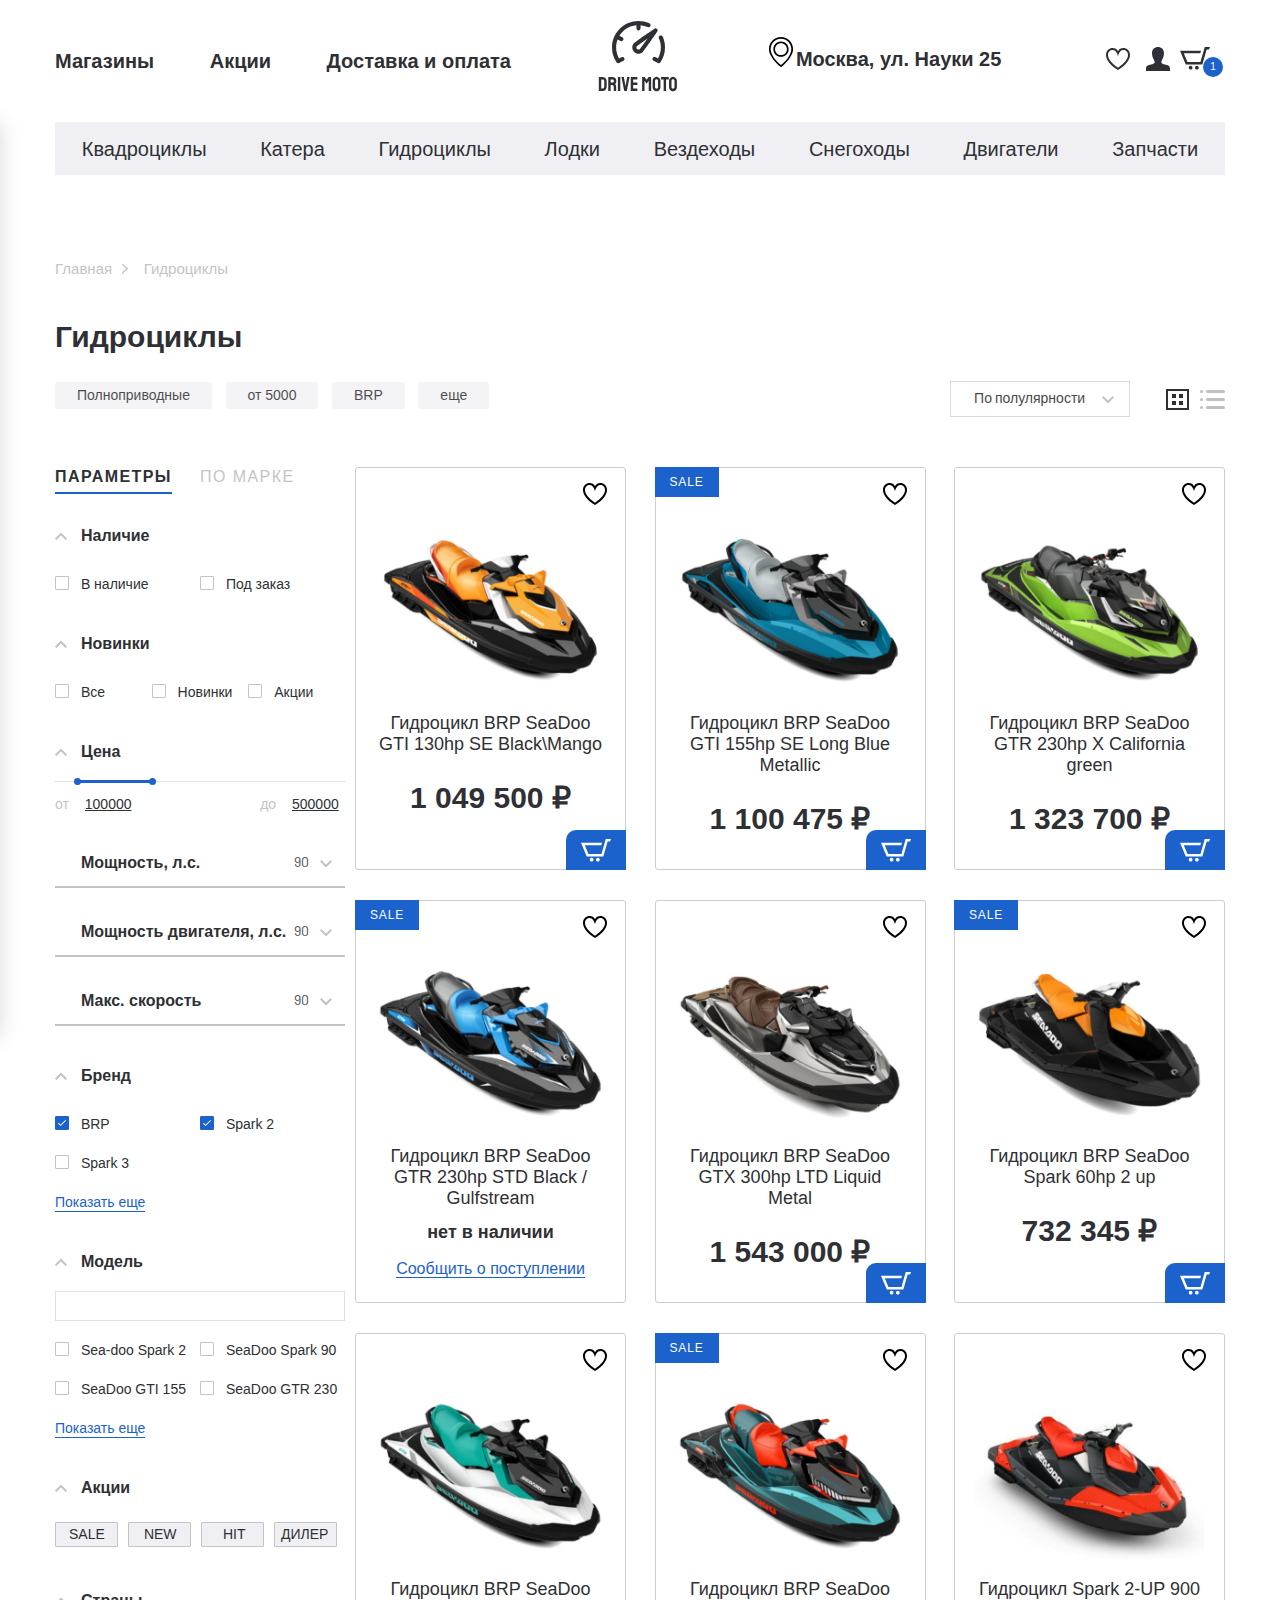
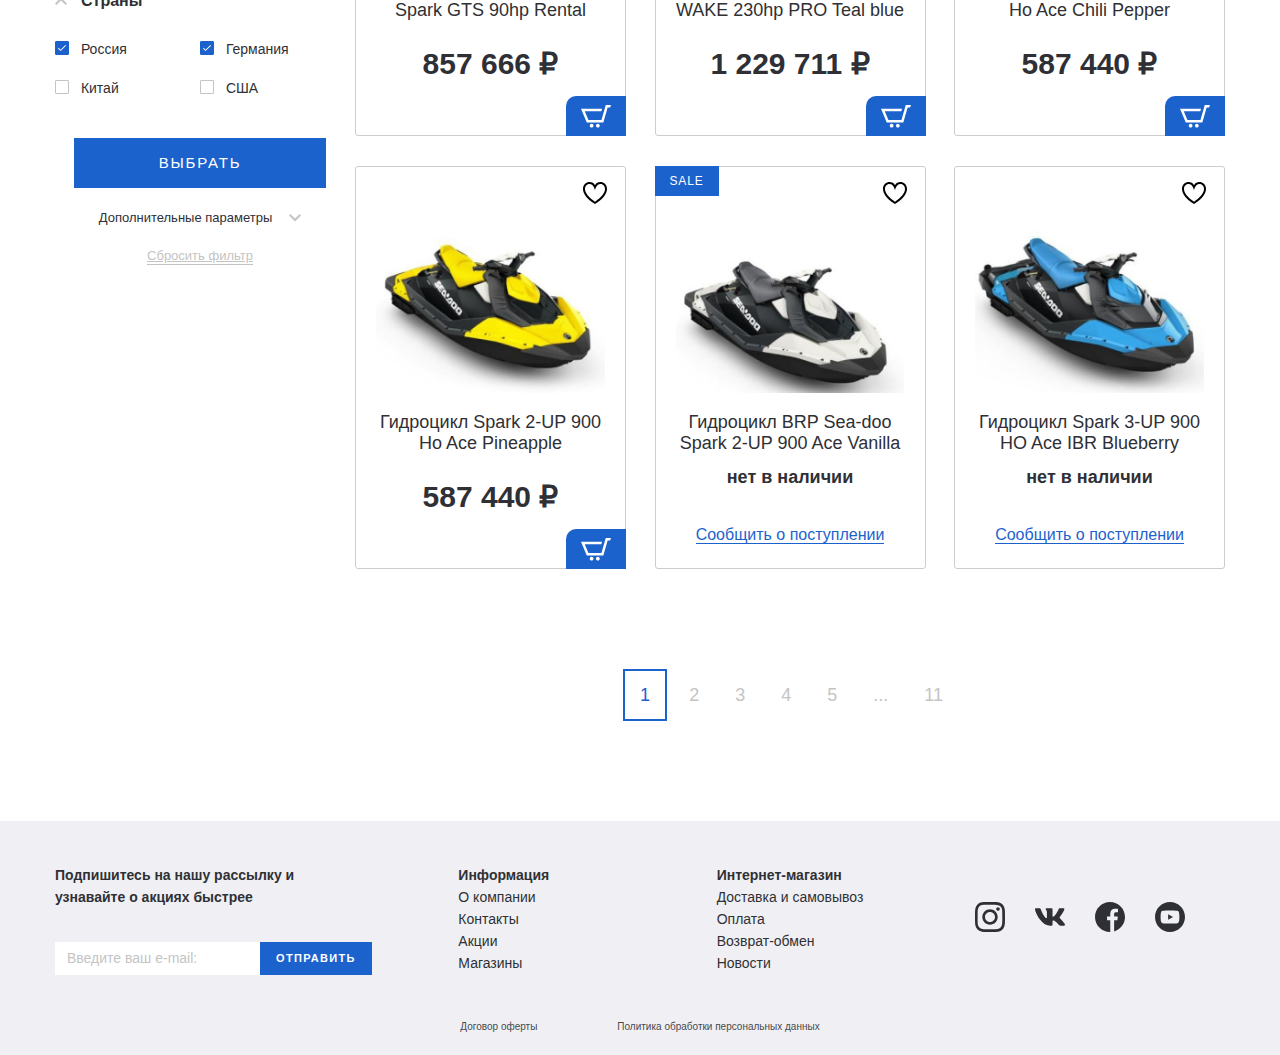
==== commit 7dc7b9b7: "create linking between pages" ====
--- a/catalog.html
+++ b/catalog.html
@@ -39,7 +39,7 @@
                         </li>
                     </ul>
                 </nav>
-                <a  class="logo" href="#">
+                <a  class="logo" href="index.html">
                     <img class="logo__img" src="images/logo.svg" alt="">
                 </a>
                 <div class="header__box">
@@ -169,28 +169,28 @@
         <div class="container">
             <ul class="menu-categories">
                 <li class="menu-categories__item">
-                    <a class="menu-categories__link" href="#"> Квадроциклы</a>
+                    <a class="menu-categories__link" href="catalog.html"> Квадроциклы</a>
                 </li>
                 <li class="menu-categories__item">
-                    <a class="menu-categories__link" href="#">Катера</a>
+                    <a class="menu-categories__link" href="catalog.html">Катера</a>
                 </li>
                 <li class="menu-categories__item">
-                    <a class="menu-categories__link" href="#">Гидроциклы</a>
+                    <a class="menu-categories__link" href="catalog.html">Гидроциклы</a>
                 </li>
                 <li class="menu-categories__item">
-                    <a class="menu-categories__link" href="#">Лодки</a>
+                    <a class="menu-categories__link" href="catalog.html">Лодки</a>
                 </li>
                 <li class="menu-categories__item">
-                    <a class="menu-categories__link" href="#">Вездеходы</a>
+                    <a class="menu-categories__link" href="catalog.html">Вездеходы</a>
                 </li>
                 <li class="menu-categories__item">
-                    <a class="menu-categories__link" href="#">Снегоходы</a>
+                    <a class="menu-categories__link" href="catalog.html">Снегоходы</a>
                 </li>
                 <li class="menu-categories__item">
-                    <a class="menu-categories__link" href="#">Двигатели</a>
+                    <a class="menu-categories__link" href="catalog.html">Двигатели</a>
                 </li>
                 <li class="menu-categories__item">
-                    <a class="menu-categories__link" href="#">Запчасти</a>
+                    <a class="menu-categories__link" href="catalog.html">Запчасти</a>
                 </li>
             </ul>
         </div>
@@ -539,7 +539,7 @@
                     <a href="" class="product-item__notify-link">
                         <span>Сообщить о поступлении</span>
                     </a>
-                    <a  class="product-item" href="#">
+                    <a  class="product-item" href="product.html">
                         <p class="product-item__hover-text">посмотреть товар</p>
                         <img class="product-item__img" src="images/content/gidrotsikl-1.png" alt="">
                         <h4 class="product-item__title">Гидроцикл BRP SeaDoo GTI 130hp SE Black\Mango</h4>
@@ -556,7 +556,7 @@
                     <a href="" class="product-item__notify-link">
                         <span>Сообщить о поступлении</span>
                     </a>
-                    <a  class="product-item product-item--sale" href="#">
+                    <a  class="product-item product-item--sale" href="product.html">
                         <p class="product-item__hover-text">посмотреть товар</p>
                         <img class="product-item__img" src="images/content/gidrotsikl-2.png" alt="">
                         <h4 class="product-item__title">Гидроцикл BRP SeaDoo GTI 155hp SE Long Blue Metallic</h4>
@@ -573,7 +573,7 @@
                     <a href="" class="product-item__notify-link">
                         <span>Сообщить о поступлении</span>
                     </a>
-                    <a  class="product-item" href="#">
+                    <a  class="product-item" href="product.html">
                         <p class="product-item__hover-text">посмотреть товар</p>
                         <img class="product-item__img" src="images/content/gidrotsikl-3.png" alt="">
                         <h4 class="product-item__title">Гидроцикл BRP SeaDoo GTR 230hp X California green </h4>
@@ -590,7 +590,7 @@
                     <a href="" class="product-item__notify-link">
                         <span>Сообщить о поступлении</span>
                     </a>
-                    <a  class="product-item product-item--sale" href="#">
+                    <a  class="product-item product-item--sale" href="product.html">
                         <p class="product-item__hover-text">посмотреть товар</p>
                         <img class="product-item__img" src="images/content/gidrotsikl-4.png" alt="">
                         <h4 class="product-item__title">Гидроцикл BRP SeaDoo GTR 230hp STD Black / Gulfstream</h4>
@@ -607,7 +607,7 @@
                     <a href="" class="product-item__notify-link">
                         <span>Сообщить о поступлении</span>
                     </a>
-                    <a  class="product-item" href="#">
+                    <a  class="product-item" href="product.html">
                         <p class="product-item__hover-text">посмотреть товар</p>
                         <img class="product-item__img" src="images/content/gidrotsikl-5.png" alt="">
                         <h4 class="product-item__title">Гидроцикл BRP SeaDoo GTX 300hp LTD Liquid Metal</h4>
@@ -624,7 +624,7 @@
                     <a href="" class="product-item__notify-link">
                         <span>Сообщить о поступлении</span>
                     </a>
-                    <a  class="product-item product-item--sale" href="#">
+                    <a  class="product-item product-item--sale" href="product.html">
                         <p class="product-item__hover-text">посмотреть товар</p>
                         <img class="product-item__img" src="images/content/gidrotsikl-6.png" alt="">
                         <h4 class="product-item__title">Гидроцикл BRP SeaDoo Spark 60hp 2 up</h4>
@@ -641,7 +641,7 @@
                     <a href="" class="product-item__notify-link">
                         <span>Сообщить о поступлении</span>
                     </a>
-                    <a  class="product-item" href="#">
+                    <a  class="product-item" href="product.html">
                         <p class="product-item__hover-text">посмотреть товар</p>
                         <img class="product-item__img" src="images/content/gidrotsikl-7.png" alt="">
                         <h4 class="product-item__title">Гидроцикл BRP SeaDoo Spark GTS 90hp Rental</h4>
@@ -658,7 +658,7 @@
                     <a href="" class="product-item__notify-link">
                         <span>Сообщить о поступлении</span>
                     </a>
-                    <a  class="product-item product-item--sale" href="#">
+                    <a  class="product-item product-item--sale" href="product.html">
                         <p class="product-item__hover-text">посмотреть товар</p>
                         <img class="product-item__img" src="images/content/gidrotsikl-8.png" alt="">
                         <h4 class="product-item__title">Гидроцикл BRP SeaDoo WAKE 230hp PRO Teal blue</h4>
@@ -675,7 +675,7 @@
                     <a href="" class="product-item__notify-link">
                         <span>Сообщить о поступлении</span>
                     </a>
-                    <a  class="product-item" href="#">
+                    <a  class="product-item" href="product.html">
                         <p class="product-item__hover-text">посмотреть товар</p>
                         <img class="product-item__img" src="images/content/gidrotsikl-9.png" alt="">
                         <h4 class="product-item__title">Гидроцикл Spark 2-UP 900 Ho Ace Chili Pepper</h4>
@@ -692,7 +692,7 @@
                     <a href="" class="product-item__notify-link">
                         <span>Сообщить о поступлении</span>
                     </a>
-                    <a  class="product-item" href="#">
+                    <a  class="product-item" href="product.html">
                         <p class="product-item__hover-text">посмотреть товар</p>
                         <img class="product-item__img" src="images/content/gidrotsikl-10.png" alt="">
                         <h4 class="product-item__title">Гидроцикл Spark 2-UP 900 Ho Ace Pineapple </h4>
@@ -709,7 +709,7 @@
                     <a href="" class="product-item__notify-link">
                         <span>Сообщить о поступлении</span>
                     </a>
-                    <a  class="product-item product-item--sale" href="#">
+                    <a  class="product-item product-item--sale" href="product.html">
                         <p class="product-item__hover-text">посмотреть товар</p>
                         <img class="product-item__img" src="images/content/gidrotsikl-11.png" alt="">
                         <h4 class="product-item__title">Гидроцикл BRP Sea-doo Spark 2-UP 900 Ace Vanilla </h4>
@@ -726,7 +726,7 @@
                     <a href="" class="product-item__notify-link">
                         <span>Сообщить о поступлении</span>
                     </a>
-                    <a  class="product-item" href="#">
+                    <a  class="product-item" href="product.html">
                         <p class="product-item__hover-text">посмотреть товар</p>
                         <img class="product-item__img" src="images/content/gidrotsikl-12.png" alt="">
                         <h4 class="product-item__title">Гидроцикл Spark 3-UP 900 HO Ace IBR Blueberry</h4>
--- a/css/style.css
+++ b/css/style.css
@@ -133,9 +133,6 @@
     background: #ffffff;
 }
 
-.menu-mobile__list--active {
-    transform: translateX(0);
-}
 
 .menu-mobile__item{
     position: relative;
@@ -257,7 +254,7 @@
     outline: none;
 }
 
-.slick-dots.slick-active button{
+.banner-section__slider .slick-dots .slick-active button{
     background-color: #fff;
     outline: none;
 }
@@ -967,7 +964,7 @@
 }
 
 .pagination-list__item{
-    padding: 6px 12px;
+    padding: 13px 12px;
     border: 2px solid transparent;
     margin: 0 4px;
     font-size: 18px;
@@ -1361,7 +1358,7 @@
     position: absolute;
     top: -7px;
     left: 50%;
-    transform: translateX(-50%);
+    transform: translateX(-60%);
 }
 
 .btn__checked .jq-checkbox.checked .jq-checkbox__div{
@@ -1507,6 +1504,7 @@
     margin-bottom: 50px;
 }
 
+
 .product-card__tab{
     font-size: 20px;
     line-height: 24px;
@@ -1604,6 +1602,7 @@
     font-size: 17px;
     line-height: 20px;
     color: rgba(47, 48, 53, 0.7);
+    position: relative;
 }
 
 .card__input-search{
@@ -1615,6 +1614,21 @@
     margin-right: 100px;
 }
 
+.card__input-searchbtn{
+    position: absolute;
+    font-size: 0;
+    line-height: 0;
+    border: none;
+    background-color: transparent;
+    width: 16px;
+    height: 16px;
+    background-image: url('../images/search-2.svg');
+    background-repeat: no-repeat;
+    z-index: 5;
+    top: 0;
+    right: 115px;
+}
+
 .card__label-pickup{
     margin-left: 54px;
     font-size: 17px;
@@ -1664,6 +1678,7 @@
 
 .card__list-btn{
     margin-left: auto;
+    min-width: 140px;
 }
 
 .card__list-btn button{
@@ -1675,6 +1690,7 @@
     color: #FFFFFF;
     text-transform: uppercase;
     padding: 10px 40px;
+    border: none;
 }
 
 .product-card__btn--mobile{
--- a/css/media.css
+++ b/css/media.css
@@ -39,6 +39,9 @@
     .card__input-search{
         margin-right: 0;
     }
+    .card__input-searchbtn {
+        right: 17px;
+    }
 }
 
 
@@ -61,6 +64,7 @@
         border: none;
         padding: 0;
     }
+
     .menu__btn-line{
         background: #2F3035;
         border-radius: 3px;
@@ -83,6 +87,9 @@
         background: #F0F0F4;
         padding: 14px 0 14px 15px;
     }
+    .menu-mobile__list--active {
+        transform: translateX(0);
+    }
 
     .banner-section__inner {
         flex-wrap: wrap;
@@ -164,6 +171,10 @@
      }
     .card__list-item div{
         margin-bottom: 15px;
+    }
+    .card__input-searchbtn{
+        top: 10px;
+        left: 330px;
     }
 }
 
@@ -250,7 +261,6 @@
     .footer__top-item{
         width: 100%;
         border-bottom: 2px solid #F0F0F4;
-
     }
     .footer__bottom{
        flex-direction: column;
@@ -277,8 +287,15 @@
         text-align: center;
     }
     .footer-list{
-        display: none;
-    }
+        height: 0;
+        overflow: hidden;
+    }
+
+    .footer-list--active.footer-list{
+        height: auto;
+    }
+
+
     .footer__top-title.footer__topdrop{
         font-family: 'SFProDisplay-Semibold', sans-serif;
         font-weight: 500;
@@ -323,4 +340,15 @@
     .pagination-list__item{
         margin: 0;
     }
-}+    .card__input-search{
+        margin-top: 5px;
+        margin-left: 0;
+        display: block;
+    }
+
+    .card__input-searchbtn{
+        top: 35px;
+        left: 244px;
+    }
+
+}
